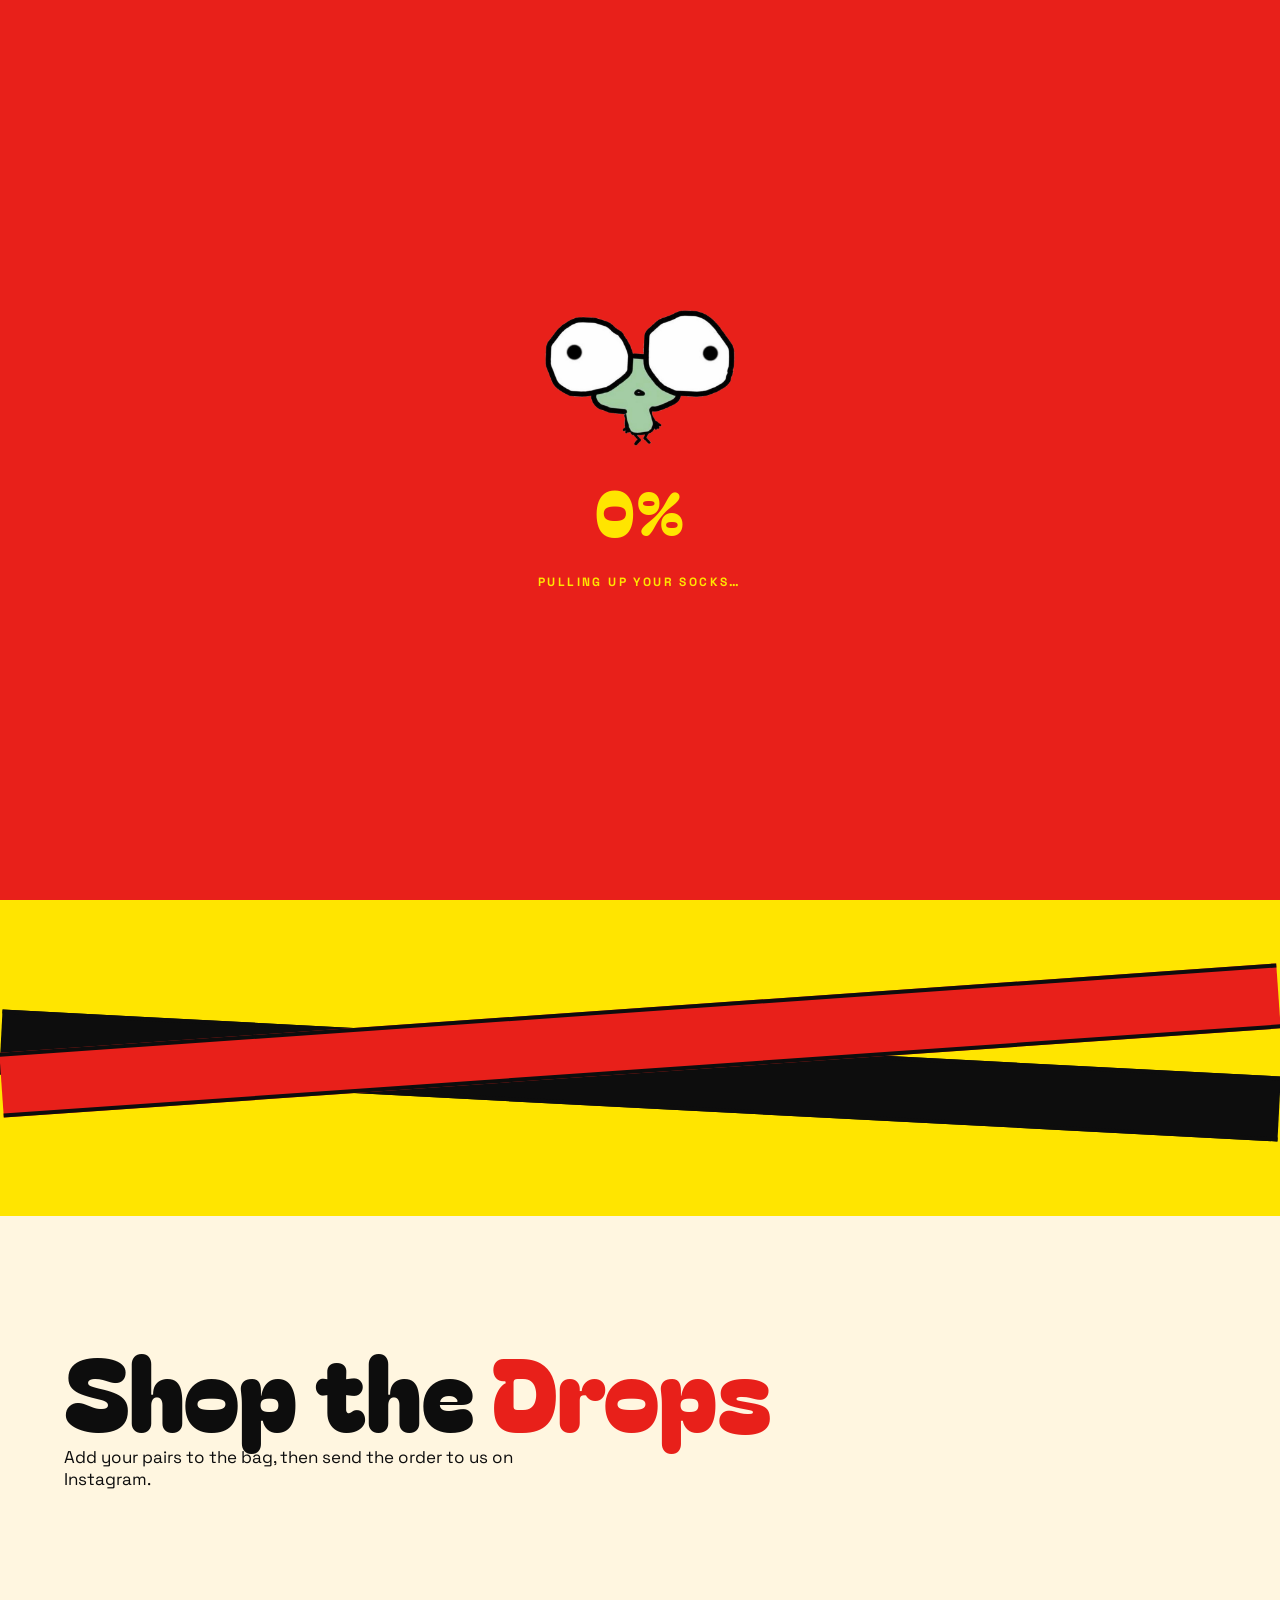
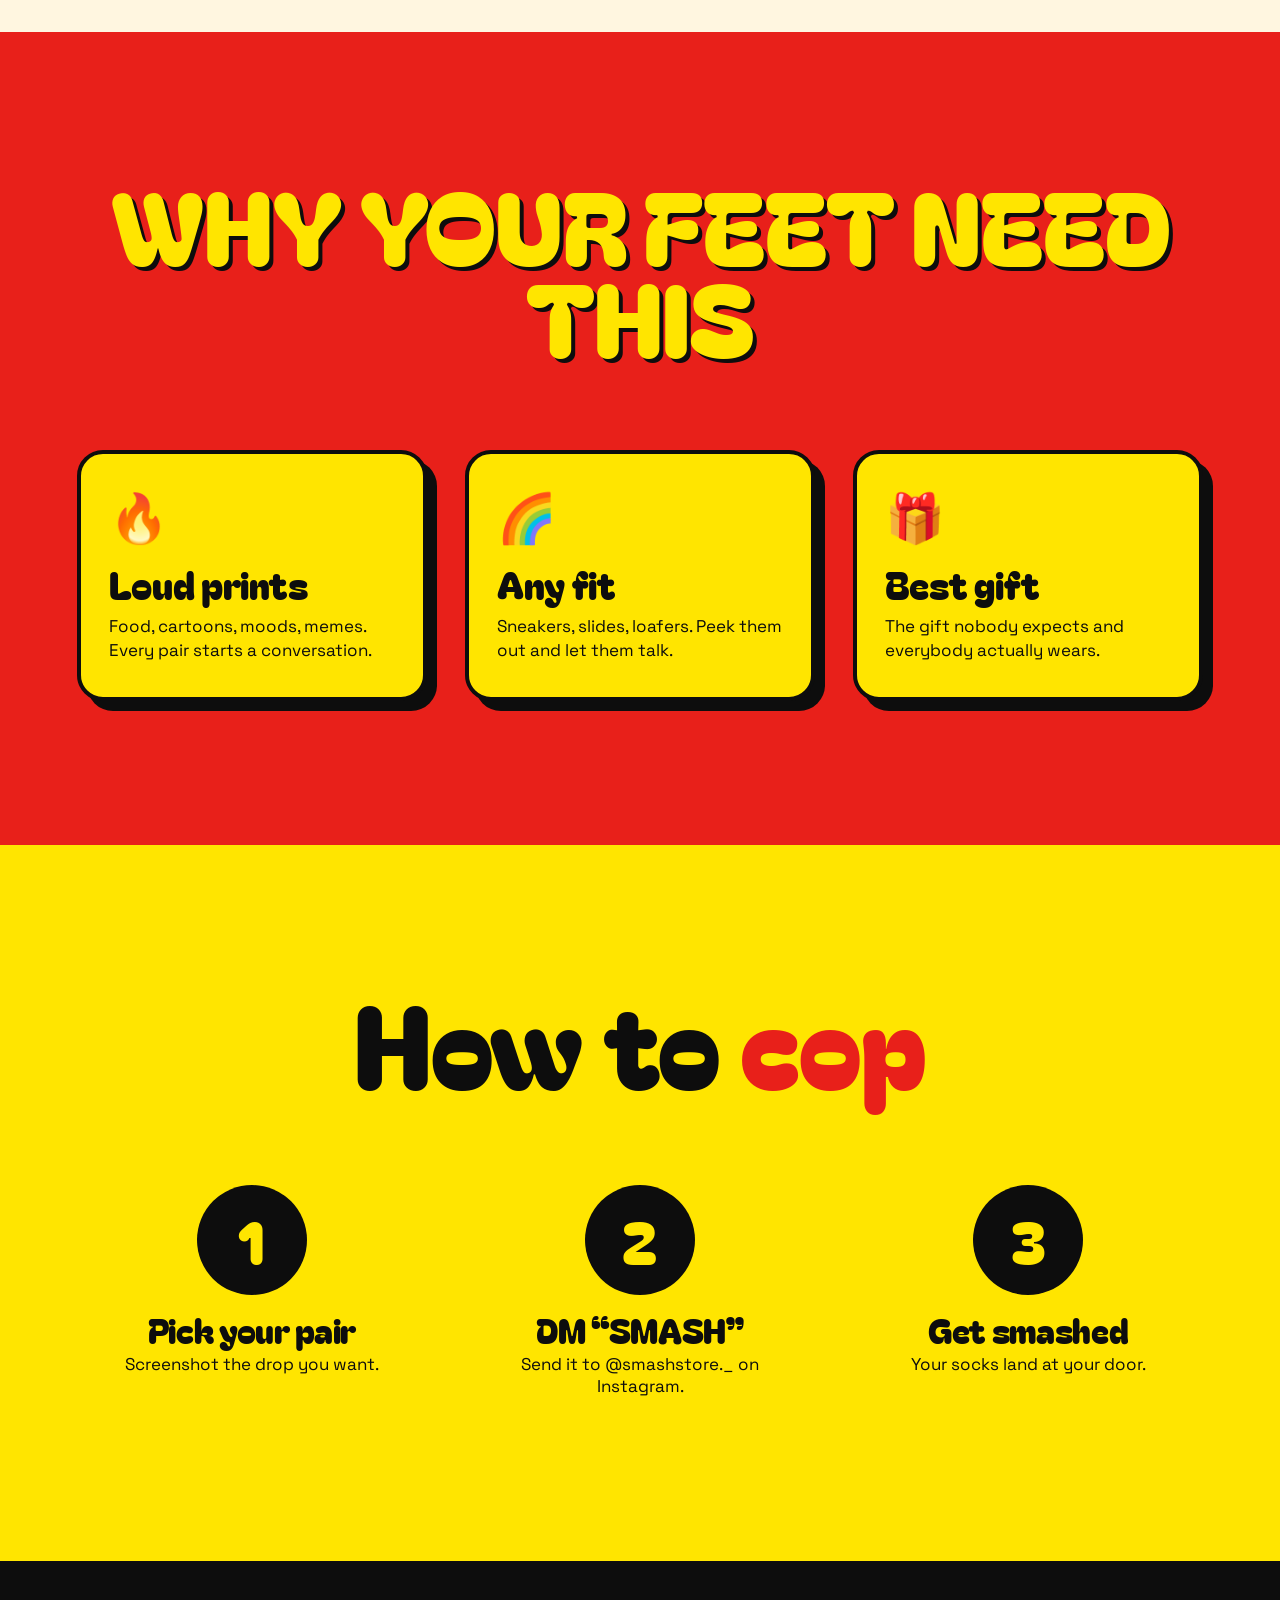
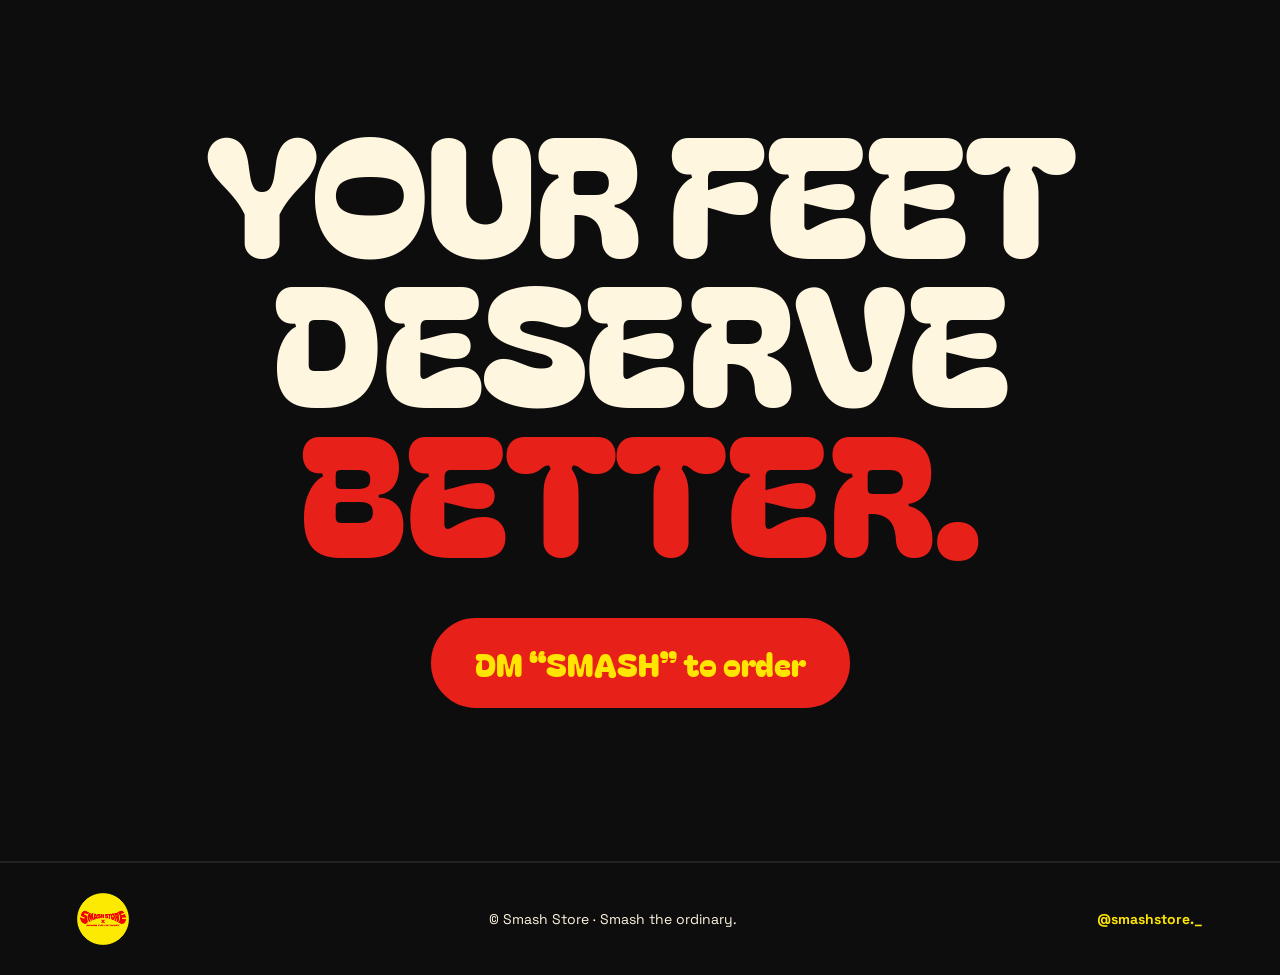
==== index.html @ 69089946 "Use the real Smash Store logo: wordmark as the front-page title, crisp round logo in the top bar, fo" ====
<!DOCTYPE html>
<html lang="en">
<head>
<meta charset="UTF-8">
<meta name="viewport" content="width=device-width, initial-scale=1">
<title>Smash Store — Smash the Ordinary</title>
<meta name="description" content="Bold printed socks. Boring is banned. DM 'SMASH' on Instagram to order.">
<link rel="icon" href="img/logo.png">
<link rel="preconnect" href="https://fonts.googleapis.com">
<link rel="preconnect" href="https://fonts.gstatic.com" crossorigin>
<link href="https://fonts.googleapis.com/css2?family=Bagel+Fat+One&family=Space+Grotesk:wght@400;500;700&display=swap" rel="stylesheet">
<link rel="stylesheet" href="style.css?v=20261126d">
</head>
<body>

<!-- LOADER -->
<div class="loader" id="loader">
  <img src="img/mascot.png" alt="" class="loader-logo">
  <div class="loader-count"><span id="count">0</span>%</div>
  <div class="loader-text">pulling up your socks…</div>
</div>

<div class="cursor" id="cursor" aria-hidden="true"><div class="cursor-sock" id="cursorSock"></div><span class="cursor-tag">SMASH!</span></div>

<!-- NAV -->
<header class="nav">
  <a href="#top" class="nav-logo"><img src="img/logo.png" alt="Smash Store"></a>
  <nav class="nav-links">
    <a href="#build">The Vibe</a>
    <a href="#drops">Drops</a>
    <a href="#order">Order</a>
  </nav>
  <div class="nav-right">
    <a class="btn btn-small" href="https://ig.me/m/smashstore._" target="_blank" rel="noopener">DM “SMASH”</a>
    <button class="burger" id="burger" aria-label="Open menu" aria-expanded="false" aria-controls="mobileMenu"><i></i><i></i></button>
  </div>
</header>

<div class="mobile-menu" id="mobileMenu" aria-hidden="true">
  <a href="#build">The Vibe</a>
  <a href="#drops">Drops</a>
  <a href="#order">Order</a>
  <a href="https://instagram.com/smashstore._" target="_blank" rel="noopener" class="mm-ig">@smashstore._ ↗</a>
</div>

<main id="top">

  <!-- HERO -->
  <section class="hero" id="hero">

    <div class="hero-badge">
      <svg class="ring" viewBox="0 0 200 200" aria-hidden="true">
        <defs><path id="ringPath" d="M100 100 m-82 0 a82 82 0 1 1 164 0 a82 82 0 1 1 -164 0"/></defs>
        <text><textPath href="#ringPath" textLength="512" lengthAdjust="spacing">BORING IS BANNED ✦ LOUD FEET ONLY ✦ </textPath></text>
      </svg>
      <img class="badge-mascot" src="img/mascot.png" alt="">
    </div>
    <h1 class="hero-title"><img class="hero-logo" src="img/wordmark.png" alt="Smash Store. Smash the ordinary." width="1109" height="374"></h1>

    <img class="sticker s1" src="img/pringles.jpg" alt="">
    <img class="sticker s2" src="img/fine.jpg" alt="">
    <img class="sticker s3" src="img/turtles.jpg" alt="">
    <img class="sticker s4" src="img/smiley.jpg" alt="">

    <div class="hero-dark"></div>
    <!-- second half of the same pinned scene: the sock gets built -->
    <div class="stage">
      <div class="build-text">
        <div class="build-count"><span id="stepNum">01</span>/04</div>
        <div class="steps">
          <div class="step active"><h2>Plain sock.</h2><p>Grey. Beige. Same as everyone. You've seen it a million times.</p></div>
          <div class="step"><h2>Add stripes.</h2><p>Okay, now we're talking.</p></div>
          <div class="step"><h2>Add fire.</h2><p>Heat check. Your fit just got louder.</p></div>
          <div class="step"><h2>Add chaos.</h2><p>Smileys everywhere. <b>That's</b> a Smash pair.</p></div>
        </div>
        <div class="build-bar"><i id="buildBar"></i></div>
      </div>
      <div class="build-sock">
        <div class="big-sock" id="bigSock">
          <div class="stamp" id="stamp">BORING<br>IS BANNED</div>
        </div>
      </div>
    </div>
    <div class="scroll-hint"><span>scroll</span><i></i></div>
  </section>

  <!-- MARQUEE -->
  <section class="marquees">
    <div class="marquee m1"><div class="track" data-dir="1"></div></div>
    <div class="marquee m2"><div class="track" data-dir="-1"></div></div>
  </section>

  <!-- SHOP -->
  <section class="shop" id="drops">
    <div class="shop-head">
      <div>
        <h2>Shop the <span>Drops</span></h2>
        <p>Add your pairs to the bag, then send the order to us on Instagram.</p>
      </div>
      <div class="chips" id="chips" aria-label="Filter socks"></div>
    </div>
    <div class="bundle-bar" id="bundleBar">
      <div class="bb-top">
        <div><h3>Create your bundle</h3><p>Choose a size, then tap <b>Pick</b> on the pairs you want.</p></div>
        <div class="bsizes" id="bundleSizes" aria-label="Bundle size"></div>
      </div>
      <div class="bb-row">
        <div class="bthumbs" id="bundleThumbs"></div>
        <div class="bprog"><span id="bundleCount">0/3 picked</span><div class="bbar"><i id="bundleFill"></i></div></div>
        <button class="link-btn" id="bundleClear">Clear</button>
        <button class="btn bundle-add" id="bundleAdd" disabled>Add bundle to bag</button>
      </div>
    </div>
    <div class="shop-grid" id="shopGrid"></div>
  </section>

  <!-- WHY -->
  <section class="why">
    <h2 class="why-title" data-split>WHY YOUR FEET NEED THIS</h2>
    <div class="why-cards">
      <div class="why-card c1"><span class="emoji">🔥</span><h3>Loud prints</h3><p>Food, cartoons, moods, memes. Every pair starts a conversation.</p></div>
      <div class="why-card c2"><span class="emoji">🌈</span><h3>Any fit</h3><p>Sneakers, slides, loafers. Peek them out and let them talk.</p></div>
      <div class="why-card c3"><span class="emoji">🎁</span><h3>Best gift</h3><p>The gift nobody expects and everybody actually wears.</p></div>
    </div>
  </section>

  <!-- HOW TO ORDER -->
  <section class="order" id="order">
    <h2>How to <span>cop</span></h2>
    <div class="order-steps">
      <div class="o-step"><b>1</b><h3>Pick your pair</h3><p>Screenshot the drop you want.</p></div>
      <div class="o-step"><b>2</b><h3>DM “SMASH”</h3><p>Send it to @smashstore._ on Instagram.</p></div>
      <div class="o-step"><b>3</b><h3>Get smashed</h3><p>Your socks land at your door.</p></div>
    </div>
  </section>

  <!-- CTA -->
  <section class="cta">
    <div class="rain" id="rain"></div>
    <h2 class="cta-title"><span>YOUR FEET</span><span>DESERVE</span><span class="red">BETTER.</span></h2>
    <a class="btn btn-big" href="https://ig.me/m/smashstore._" target="_blank" rel="noopener">DM “SMASH” to order</a>
  </section>
</main>

<button class="bag-btn" id="bagBtn" aria-label="Open bag" aria-controls="bag" aria-expanded="false">Bag <b id="bagCount">0</b></button>
<div class="bag-scrim" id="bagScrim"></div>
<aside class="bag" id="bag" aria-label="Your bag" aria-hidden="true">
  <div class="bag-head"><h3>Your bag</h3><button class="bag-x" id="bagClose" aria-label="Close bag">✕</button></div>
  <div class="bag-items" id="bagItems" data-lenis-prevent></div>
  <div class="bag-foot">
    <div class="bag-sum"><span id="bagPairs">0 pairs</span><span id="bagTotal"></span></div>
    <button class="btn bag-order" id="bagOrder" disabled>Order on Instagram</button>
    <p class="bag-note">We copy your order for you. Paste it in the DM to @smashstore._ and we'll confirm.</p>
  </div>
</aside>
<div class="toast" id="toast" role="status" aria-live="polite"></div>

<footer class="footer">
  <img src="img/logo.png" alt="">
  <p>© <span id="yr"></span> Smash Store · Smash the ordinary.</p>
  <a href="https://instagram.com/smashstore._" target="_blank" rel="noopener">@smashstore._</a>
</footer>

<script src="https://cdn.jsdelivr.net/npm/gsap@3.12.5/dist/gsap.min.js"></script>
<script src="https://cdn.jsdelivr.net/npm/gsap@3.12.5/dist/ScrollTrigger.min.js"></script>
<script src="https://unpkg.com/lenis@1.1.13/dist/lenis.min.js"></script>
<script src="main.js?v=20261126d"></script>
</body>
</html>
---- style.css ----
:root{
  --yellow:#FFE500;
  --red:#E8201A;
  --ink:#0d0d0d;
  --cream:#FFF6E0;
  --head:'Bagel Fat One', system-ui, sans-serif;
  --body:'Space Grotesk', system-ui, sans-serif;
}
*{box-sizing:border-box;margin:0;padding:0}
html.lenis{height:auto}
.lenis.lenis-smooth{scroll-behavior:auto!important}
body{font-family:var(--body);background:var(--yellow);color:var(--ink);overflow-x:hidden;-webkit-font-smoothing:antialiased}
body.loading{overflow:hidden}
img{display:block;max-width:100%}
a{color:inherit;text-decoration:none}
h1,h2,h3{font-family:var(--head);font-weight:400;line-height:.9;letter-spacing:-.01em}

/* LOADER */
.loader{position:fixed;inset:0;z-index:100;background:var(--red);display:grid;place-items:center;align-content:center;gap:18px;color:var(--yellow)}
.loader-logo{width:190px;animation:bob 1s ease-in-out infinite}
.loader-count{font-family:var(--head);font-size:64px}
.loader-text{font-weight:700;letter-spacing:.2em;text-transform:uppercase;font-size:12px}
@keyframes bob{50%{transform:translateY(-14px) rotate(-6deg)}}

/* CURSOR */
/* the sock hangs from the pointer by its cuff; the pointer tip is the cuff's top-left corner */
.cursor{position:fixed;top:0;left:0;pointer-events:none;z-index:200;opacity:0;transition:opacity .2s}
.cursor.on{opacity:1}
.cursor-sock{position:absolute;left:-9px;top:-2px;width:34px;transform-origin:15px 2px;transition:scale .25s cubic-bezier(.3,1.6,.5,1)}
.cursor-sock svg{width:100%;height:auto;display:block;overflow:visible;filter:drop-shadow(2px 3px 0 rgba(13,13,13,.35))}
.cursor-tag{position:absolute;left:30px;top:30px;font-family:var(--head);font-size:13px;color:var(--yellow);background:var(--red);border:2px solid var(--ink);
  padding:3px 9px;border-radius:99px;white-space:nowrap;scale:0;transform-origin:0 0;transition:scale .25s cubic-bezier(.3,1.6,.5,1)}
.cursor.big .cursor-sock{scale:1.45}
.cursor.big .cursor-tag{scale:1}
.cursor.down .cursor-sock{scale:.8 1.1}
html.sock-cursor, html.sock-cursor *{cursor:none!important}
@media (hover:none){.cursor{display:none}}

/* NAV */
.nav{position:fixed;top:0;left:0;right:0;z-index:50;display:flex;align-items:center;justify-content:space-between;padding:14px 4vw;pointer-events:none}
.nav>*{pointer-events:auto}
.nav-logo img{width:64px;transition:transform .4s}
.nav-logo:hover img{transform:rotate(-14deg) scale(1.08)}
.nav-links{display:flex;gap:6px;background:var(--ink);padding:6px;border-radius:99px}
.nav-links a{color:var(--cream);font-weight:700;font-size:14px;padding:8px 16px;border-radius:99px;transition:background .2s,color .2s}
.nav-links a:hover{background:var(--yellow);color:var(--ink)}
@media(max-width:700px){.nav-links{display:none}}

.btn{display:inline-block;font-family:var(--head);background:var(--red);color:var(--yellow);border:3px solid var(--ink);border-radius:99px;box-shadow:5px 5px 0 var(--ink);transition:transform .15s,box-shadow .15s}
.btn:hover{transform:translate(-3px,-3px);box-shadow:8px 8px 0 var(--ink)}
.btn:active{transform:translate(4px,4px);box-shadow:1px 1px 0 var(--ink)}
.btn-small{padding:10px 20px;font-size:16px}
.btn-big{padding:22px 44px;font-size:clamp(20px,3vw,32px);position:relative;z-index:3}

/* HERO */
/* badge, title and tagline sit in one centred column, sized by width AND height so they never collide */
.hero{position:relative;height:100vh;height:100svh;min-height:560px;overflow:hidden;display:flex;flex-direction:column;align-items:center;justify-content:center;gap:clamp(10px,2.4vh,26px);padding:clamp(100px,14vh,140px) 4vw clamp(60px,9vh,90px);background:var(--yellow)}
.hero-dark{position:absolute;inset:0;background:var(--ink);transform:translateY(100%);will-change:transform;z-index:5;pointer-events:none}

.hero-badge{position:relative;z-index:4;flex-shrink:0;width:clamp(96px,min(13vw,19vh),190px);aspect-ratio:1;display:grid;place-items:center}
.hero-badge img{width:62%;animation:wobble 4s ease-in-out infinite}
.hero-badge .ring{position:absolute;inset:0;width:100%;height:100%;animation:spin 14s linear infinite}
.hero-badge text{font-family:var(--head);font-size:15px;letter-spacing:1.5px;fill:var(--ink)}
@keyframes spin{to{transform:rotate(360deg)}}
@keyframes wobble{0%,100%{transform:rotate(-6deg)}50%{transform:rotate(6deg) scale(1.04)}}
.hero-title{position:relative;z-index:4;text-align:center;color:var(--red);
  text-shadow:4px 4px 0 var(--ink)}
/* the real logo is the title; sized by width and height so it never crowds the badge */
.hero-logo{display:block;width:min(84vw,118vh,1000px);height:auto;will-change:transform;filter:drop-shadow(5px 5px 0 rgba(13,13,13,.9))}
.sticker{position:absolute;will-change:transform;width:clamp(110px,13vw,190px);border:4px solid var(--ink);border-radius:18px;box-shadow:8px 8px 0 var(--ink);z-index:1}
.s1{left:5vw;top:38vh;rotate:-10deg}
.s2{right:5vw;top:34vh;rotate:9deg}
.s3{left:3vw;bottom:-8vh;rotate:7deg}
.s4{right:3vw;bottom:-10vh;rotate:-8deg}
@media(max-width:700px){.s3,.s4{display:none}.s1{top:auto;bottom:4vh}.s2{top:auto;bottom:6vh}}
.scroll-hint{position:absolute;bottom:3vh;left:50%;translate:-50% 0;z-index:4;display:flex;flex-direction:column;align-items:center;gap:6px;font-size:11px;font-weight:700;letter-spacing:.25em;text-transform:uppercase}
.scroll-hint i{width:2px;height:34px;background:var(--ink);transform-origin:top;animation:drip 1.4s ease-in-out infinite}
@keyframes drip{0%{transform:scaleY(0)}50%{transform:scaleY(1);transform-origin:top}51%{transform-origin:bottom}100%{transform:scaleY(0);transform-origin:bottom}}

/* BUILD */
.stage{position:absolute;inset:0;z-index:6;display:grid;grid-template-columns:1fr 1fr;align-items:center;gap:4vw;padding:0 7vw;color:var(--cream);pointer-events:none}
.build-text{opacity:0}
.build-count{font-family:var(--head);color:var(--yellow);font-size:22px;margin-bottom:24px}
.build-count span{font-size:64px}
.steps{position:relative;height:clamp(200px,26vh,260px)}
.step{position:absolute;inset:0;opacity:0;transform:translateY(40px);transition:opacity .45s,transform .45s}
.step.active{opacity:1;transform:none}
.step h2{font-size:clamp(48px,7vw,104px);color:var(--yellow)}
.step p{margin-top:18px;font-size:clamp(16px,1.5vw,21px);max-width:28ch;opacity:.85}
.build-bar{height:6px;background:#333;border-radius:9px;overflow:hidden;max-width:360px}
.build-bar i{display:block;height:100%;width:100%;background:var(--red);transform-origin:left;transform:scaleX(0)}
.build-sock{position:relative;display:grid;place-items:center;height:100%}
/* the big sock is 5 stacked, pre-drawn layers; only transforms move, so the browser never redraws the drawing */
.big-sock{position:relative;width:min(30vw,52vh,400px);aspect-ratio:300/470;transform:translateY(-130vh);will-change:transform}
.big-sock .sl{position:absolute;inset:0}
.big-sock svg{width:100%;height:100%;display:block;overflow:visible}
.big-sock .shadow{transform:translate(12px,12px)}
.big-sock .knit{overflow:hidden;transform:translateY(-101%);will-change:transform}
.big-sock .knit-in{position:absolute;inset:0;transform:translateY(101%);will-change:transform}
.stamp{position:absolute;top:30%;left:50%;font-family:var(--head);font-size:clamp(28px,4vw,56px);line-height:.95;text-align:center;color:var(--yellow);
  background:var(--red);padding:14px 26px;border:4px solid var(--yellow);border-radius:14px;transform:translate(-50%,-50%) rotate(-12deg) scale(0);opacity:0;white-space:nowrap}
@media(max-width:800px){
  .stage{grid-template-columns:1fr;grid-template-rows:auto 1fr;align-items:start;padding:90px 7vw 30px;gap:0}
  .build-sock{align-self:center}
  .big-sock{width:min(50vw,30vh,260px)}
  .steps{height:150px}
  .build-count{margin-bottom:6px}.build-count span{font-size:40px}
}

/* MARQUEE */
.marquees{background:var(--yellow);padding:12vh 0;overflow:hidden;position:relative}
.marquee{white-space:nowrap;padding:18px 0;border-block:4px solid var(--ink)}
.m1{background:var(--red);color:var(--yellow);rotate:-4deg;position:relative;z-index:2}
.m2{background:var(--ink);color:var(--yellow);rotate:3deg;margin-top:-30px}
.track{display:inline-flex;font-family:var(--head);font-size:clamp(40px,6vw,84px);will-change:transform}
.track span{padding-right:.5em}

/* DROPS */

/* SHOP (plain grid, no scroll effects) */
.shop{background:var(--cream);padding:clamp(100px,14vh,140px) 5vw 12vh}
.shop-head{display:flex;flex-wrap:wrap;align-items:end;justify-content:space-between;gap:20px 40px;margin-bottom:34px}
.shop-head h2{font-size:clamp(54px,8vw,120px)}
.shop-head h2 span{color:var(--red)}
.shop-head p{margin-top:12px;font-size:17px;max-width:42ch}
.chips{display:flex;flex-wrap:wrap;gap:8px}
.chip{font:700 14px var(--body);padding:9px 16px;border-radius:99px;border:2px solid var(--ink);background:#fff;color:var(--ink);transition:background .15s,color .15s}
.chip:hover{background:var(--yellow)}
.chip[aria-pressed="true"]{background:var(--ink);color:var(--yellow)}
.shop-grid{display:grid;grid-template-columns:repeat(auto-fill,minmax(230px,1fr));gap:26px}
.prod{background:#fff;border:3px solid var(--ink);border-radius:20px;padding:10px;box-shadow:6px 6px 0 var(--ink);display:flex;flex-direction:column;transition:transform .15s,box-shadow .15s}
.prod:hover{transform:translate(-2px,-2px);box-shadow:9px 9px 0 var(--ink)}
.prod[hidden]{display:none}
.prod .ph{position:relative;border-radius:12px;overflow:hidden;aspect-ratio:4/5;background:#eee}
.prod .ph img{width:100%;height:100%;object-fit:cover}
.prod .tag{position:absolute;top:10px;left:10px;font-size:11px;font-weight:700;letter-spacing:.1em;text-transform:uppercase;background:var(--yellow);border:2px solid var(--ink);padding:3px 9px;border-radius:99px}
.prod .info{padding:12px 4px 10px;flex:1}
.prod h3{font-size:22px;line-height:1}
.prod .price{margin-top:6px;font-weight:700;font-size:17px}
.prod .price.ask{font-weight:500;font-size:14px;opacity:.7}
.add{font-family:var(--head);font-size:17px;width:100%;padding:12px;border:0;border-radius:12px;background:var(--ink);color:var(--yellow);transition:background .15s}
.add:hover{background:var(--red)}
.add.added{background:var(--red);color:var(--yellow)}
@media(max-width:700px){
  .shop{padding:90px 4vw 10vh}
  .shop-head{margin-bottom:22px}
  .chips{flex-wrap:nowrap;overflow-x:auto;margin:0 -4vw;padding:2px 4vw 6px;scrollbar-width:none}
  .chips::-webkit-scrollbar{display:none}
  .chip{white-space:nowrap}
  .shop-grid{grid-template-columns:1fr 1fr;gap:14px}
  .prod{padding:7px;border-radius:16px;box-shadow:4px 4px 0 var(--ink)}
  .prod h3{font-size:17px}
  .prod .price{font-size:15px}
  .prod .tag{font-size:9px;top:7px;left:7px;padding:2px 7px}
  .add{font-size:14px;padding:10px 6px}
}

/* length badge, empty state */
.prod .len{position:absolute;top:10px;right:10px;font-size:11px;font-weight:700;letter-spacing:.1em;text-transform:uppercase;background:var(--ink);color:var(--yellow);padding:4px 9px;border-radius:99px}
.prod .add:disabled{opacity:.35;pointer-events:none}
.shop-empty{grid-column:1/-1;text-align:center;padding:60px 20px;font-size:18px;border:3px dashed var(--ink);border-radius:20px}
.shop-empty b{display:block;font-family:var(--head);font-weight:400;font-size:30px;margin-bottom:8px}
.link-btn{background:none;border:0;padding:0;font:inherit;font-weight:700;text-decoration:underline;color:var(--red)}
.chip-bundle{border-color:var(--red);color:var(--red)}
.chip-bundle[aria-pressed="true"]{background:var(--red);color:var(--yellow);border-color:var(--ink)}

/* bundle builder (only in Create Your Bundle) */
.bundle-bar{display:none;position:sticky;top:84px;z-index:3;background:var(--yellow);border:3px solid var(--ink);border-radius:20px;box-shadow:6px 6px 0 var(--ink);padding:16px 18px;margin-bottom:26px}
.bundling .bundle-bar{display:block}
.bb-top{display:flex;flex-wrap:wrap;justify-content:space-between;align-items:center;gap:10px 20px}
.bb-top h3{font-size:30px}
.bb-top p{font-size:15px;margin-top:4px}
.bsizes{display:flex;gap:8px}
.bsize{font:700 15px var(--body);padding:9px 16px;border-radius:99px;border:2px solid var(--ink);background:#fff;color:var(--ink)}
.bsize[aria-pressed="true"]{background:var(--ink);color:var(--yellow)}
.bb-row{display:flex;align-items:center;gap:14px;margin-top:14px;flex-wrap:wrap}
.bthumbs{display:flex;gap:6px}
.bthumbs img,.bthumbs span{width:40px;height:50px;border-radius:8px;border:2px solid var(--ink);object-fit:cover;background:rgba(255,255,255,.6)}
.bthumbs span{border-style:dashed}
.bprog{flex:1;min-width:120px;font-weight:700;font-size:14px}
.bbar{height:8px;background:rgba(13,13,13,.15);border-radius:9px;overflow:hidden;margin-top:6px}
.bbar i{display:block;height:100%;background:var(--red);transform-origin:left;transform:scaleX(0);transition:transform .3s}
.bundle-add{padding:12px 20px;font-size:17px}
.bundle-add:disabled{opacity:.4;pointer-events:none}
.bb-row .link-btn{color:var(--ink)}
@media(max-width:700px){
  .bundle-bar{top:72px;padding:12px;border-radius:16px;box-shadow:4px 4px 0 var(--ink)}
  .bb-top h3{font-size:22px}
  .bb-top p{display:none}
  .bsize{padding:7px 12px;font-size:13px}
  .bb-row{gap:10px;margin-top:10px}
  .bthumbs img,.bthumbs span{width:26px;height:33px;border-radius:6px}
  .bprog{min-width:0;font-size:12px}
  .bundle-add{width:100%;padding:11px;font-size:15px}
  .prod .len{font-size:9px;top:7px;right:7px;padding:2px 7px}
}

/* BAG */
.bag-btn{position:fixed;right:20px;bottom:20px;z-index:44;display:flex;align-items:center;gap:8px;font:400 17px var(--head);background:var(--ink);color:var(--yellow);
  border:3px solid var(--yellow);border-radius:99px;padding:12px 18px;box-shadow:4px 4px 0 var(--red)}
.bag-btn b{display:grid;place-items:center;min-width:26px;height:26px;padding:0 6px;border-radius:99px;background:var(--red);color:var(--yellow);font-weight:400}
.bag-btn.bump{animation:bump .4s}
@keyframes bump{40%{transform:scale(1.18) rotate(-4deg)}}
.bag-scrim{position:fixed;inset:0;z-index:70;background:rgba(13,13,13,.5);opacity:0;pointer-events:none;transition:opacity .3s}
.bag{position:fixed;top:0;right:0;bottom:0;z-index:71;width:min(420px,100vw);background:var(--cream);border-left:4px solid var(--ink);display:flex;flex-direction:column;
  transform:translateX(105%);transition:transform .4s cubic-bezier(.7,0,.2,1)}
.bag-open .bag{transform:none}
.bag-open .bag-scrim{opacity:1;pointer-events:auto}
.bag-head{display:flex;justify-content:space-between;align-items:center;padding:20px 22px;border-bottom:3px solid var(--ink);background:var(--yellow)}
.bag-head h3{font-size:34px}
.bag-x{width:42px;height:42px;border-radius:50%;border:0;background:var(--ink);color:var(--yellow);font-size:18px}
.bag-items{flex:1;overflow-y:auto;padding:16px 22px;display:flex;flex-direction:column;gap:14px;overscroll-behavior:contain}
.bag-empty{text-align:center;margin:auto;opacity:.75;font-size:16px}
.bag-empty b{display:block;font-family:var(--head);font-weight:400;font-size:28px;margin-bottom:6px}
.empty-mascot{display:block;width:130px;margin:0 auto 14px;animation:bob 1.6s ease-in-out infinite}
.bag-line{display:grid;grid-template-columns:64px 1fr auto;gap:12px;align-items:center;background:#fff;border:2px solid var(--ink);border-radius:14px;padding:8px}
.bag-line img{width:64px;height:80px;object-fit:cover;border-radius:8px}
.bag-line h4{font-family:var(--head);font-weight:400;font-size:18px;line-height:1}
.bag-line .lp{font-size:14px;margin-top:4px}
.bag-line .rm{background:none;border:0;font:700 12px var(--body);text-decoration:underline;margin-top:6px;padding:0;color:var(--ink);opacity:.7}
.qty{display:flex;align-items:center;border:2px solid var(--ink);border-radius:99px;overflow:hidden}
.qty button{width:32px;height:32px;border:0;background:#fff;font:700 18px var(--body);color:var(--ink)}
.qty span{min-width:24px;text-align:center;font-weight:700}
.bag-foot{padding:18px 22px 22px;border-top:3px solid var(--ink);background:#fff}
.bag-sum{display:flex;justify-content:space-between;font-weight:700;font-size:17px;margin-bottom:14px}
.bag-order{width:100%;padding:16px;font-size:20px}
.bag-order:disabled{opacity:.4;pointer-events:none}
.bag-note{font-size:13px;margin-top:10px;text-align:center;opacity:.75}
.toast{position:fixed;left:50%;top:24px;z-index:80;translate:-50% -20px;background:var(--ink);color:var(--yellow);font-weight:700;padding:12px 20px;border-radius:99px;
  opacity:0;pointer-events:none;transition:opacity .25s,translate .25s;max-width:90vw;text-align:center}
.toast.show{opacity:1;translate:-50% 0}
.bag-open{overflow:hidden}
@media(max-width:700px){.bag-btn{right:14px;bottom:14px;padding:10px 15px;font-size:15px}}

/* WHY */
.why{background:var(--red);color:var(--yellow);padding:16vh 6vw}
.why-title{font-size:clamp(46px,8vw,128px);text-align:center;text-shadow:4px 4px 0 var(--ink)}
.why-title .ch{display:inline-block}
.why-cards{display:grid;grid-template-columns:repeat(3,1fr);gap:3vw;margin-top:10vh;perspective:1000px}
.why-card{background:var(--yellow);color:var(--ink);border:4px solid var(--ink);border-radius:26px;padding:34px 28px;box-shadow:10px 10px 0 var(--ink)}
.why-card .emoji{font-size:48px;display:block;margin-bottom:18px}
.why-card h3{font-size:38px;margin-bottom:12px}
.why-card p{font-size:17px;line-height:1.45}
@media(max-width:800px){.why-cards{grid-template-columns:1fr}}

/* ORDER */
.order{background:var(--yellow);padding:16vh 6vw}
.order h2{font-size:clamp(56px,9vw,140px);text-align:center}
.order h2 span{color:var(--red)}
.order-steps{display:grid;grid-template-columns:repeat(3,1fr);gap:3vw;margin-top:8vh;position:relative}
.o-step{text-align:center;padding:20px}
.o-step b{display:grid;place-items:center;width:110px;height:110px;margin:0 auto 20px;border-radius:50%;background:var(--ink);color:var(--yellow);font-family:var(--head);font-size:58px;font-weight:400}
.o-step h3{font-size:34px;margin-bottom:8px}
.o-step p{font-size:17px}
@media(max-width:800px){.order-steps{grid-template-columns:1fr}}

/* CTA */
.cta{position:relative;min-height:100vh;min-height:100svh;background:var(--ink);color:var(--cream);display:grid;place-items:center;align-content:center;gap:6vh;overflow:hidden;padding:12vh 5vw;text-align:center}
.cta-title{position:relative;z-index:3;font-size:clamp(64px,13vw,210px)}
.cta-title span{display:block}
.cta-title .red{color:var(--red)}
.rain{position:absolute;inset:0;z-index:1;pointer-events:none}
.rain img{position:absolute;will-change:transform;width:clamp(80px,10vw,150px);border:3px solid var(--cream);border-radius:14px;opacity:.45}

.footer{background:var(--ink);color:var(--cream);display:flex;align-items:center;justify-content:space-between;gap:20px;padding:30px 6vw;border-top:2px solid #222;font-size:14px}
.footer img{width:52px}
.footer a{font-weight:700;color:var(--yellow)}
@media(max-width:600px){.footer{flex-direction:column;text-align:center}}

@media (prefers-reduced-motion:reduce){
  .hero-badge img,.hero-badge .ring,.loader-logo,.scroll-hint i,.empty-mascot{animation:none}
}
@media(max-width:700px){
  .hero{padding:110px 4vw 165px}
  .hero-badge{width:118px}
  .sticker{width:88px}
  .s1{bottom:7vh;left:5vw}.s2{bottom:9vh;right:5vw}
}

/* words never break mid-word */
.word{display:inline-block;white-space:nowrap}

/* MOBILE MENU */
.nav-right{display:flex;align-items:center;gap:10px}
.burger{display:none;width:46px;height:46px;border-radius:50%;background:var(--ink);border:0;position:relative;z-index:61;flex-shrink:0}
.burger i{position:absolute;left:13px;right:13px;height:3px;border-radius:3px;background:var(--yellow);transition:transform .35s,top .35s}
.burger i:first-child{top:17px}.burger i:last-child{top:26px}
.menu-open .burger i:first-child{top:21.5px;transform:rotate(45deg)}
.menu-open .burger i:last-child{top:21.5px;transform:rotate(-45deg)}
.mobile-menu{position:fixed;inset:0;z-index:45;background:var(--red);display:flex;flex-direction:column;justify-content:center;gap:2vh;padding:0 8vw;
  clip-path:circle(0% at calc(100% - 40px) 37px);transition:clip-path .6s cubic-bezier(.7,0,.2,1);pointer-events:none}
.menu-open .mobile-menu{clip-path:circle(150% at calc(100% - 40px) 37px);pointer-events:auto}
.mobile-menu a{font-family:var(--head);font-size:clamp(52px,16vw,90px);color:var(--yellow);line-height:1;text-shadow:4px 4px 0 var(--ink);
  opacity:0;transform:translateY(30px);transition:opacity .4s,transform .4s}
.mobile-menu a.mm-ig{font-family:var(--body);font-weight:700;font-size:18px;text-shadow:none;margin-top:3vh;color:var(--cream)}
.menu-open .mobile-menu a{opacity:1;transform:none}
.menu-open .mobile-menu a:nth-child(1){transition-delay:.2s}
.menu-open .mobile-menu a:nth-child(2){transition-delay:.27s}
.menu-open .mobile-menu a:nth-child(3){transition-delay:.34s}
.menu-open .mobile-menu a:nth-child(4){transition-delay:.41s}
.menu-open{overflow:hidden}

@media(max-width:700px){
  .burger{display:block}
  .nav{padding:12px 4vw}
  .nav-logo img{width:52px}
  .btn-small{padding:9px 14px;font-size:14px;box-shadow:3px 3px 0 var(--ink)}
  .hero-logo{width:min(94vw,60vh);filter:drop-shadow(2px 2px 0 rgba(13,13,13,.9))}
  .marquees{padding:8vh 0}
  .why,.order{padding:12vh 6vw}
  .why-cards{margin-top:6vh;gap:22px}
  .why-card{padding:26px 22px}
  .why-card h3{font-size:32px}
  .o-step b{width:86px;height:86px;font-size:44px}
  .order-steps{margin-top:5vh;gap:10px}
  .cta{gap:5vh}
  .btn-big{padding:18px 28px}
  .rain img{width:70px}
}
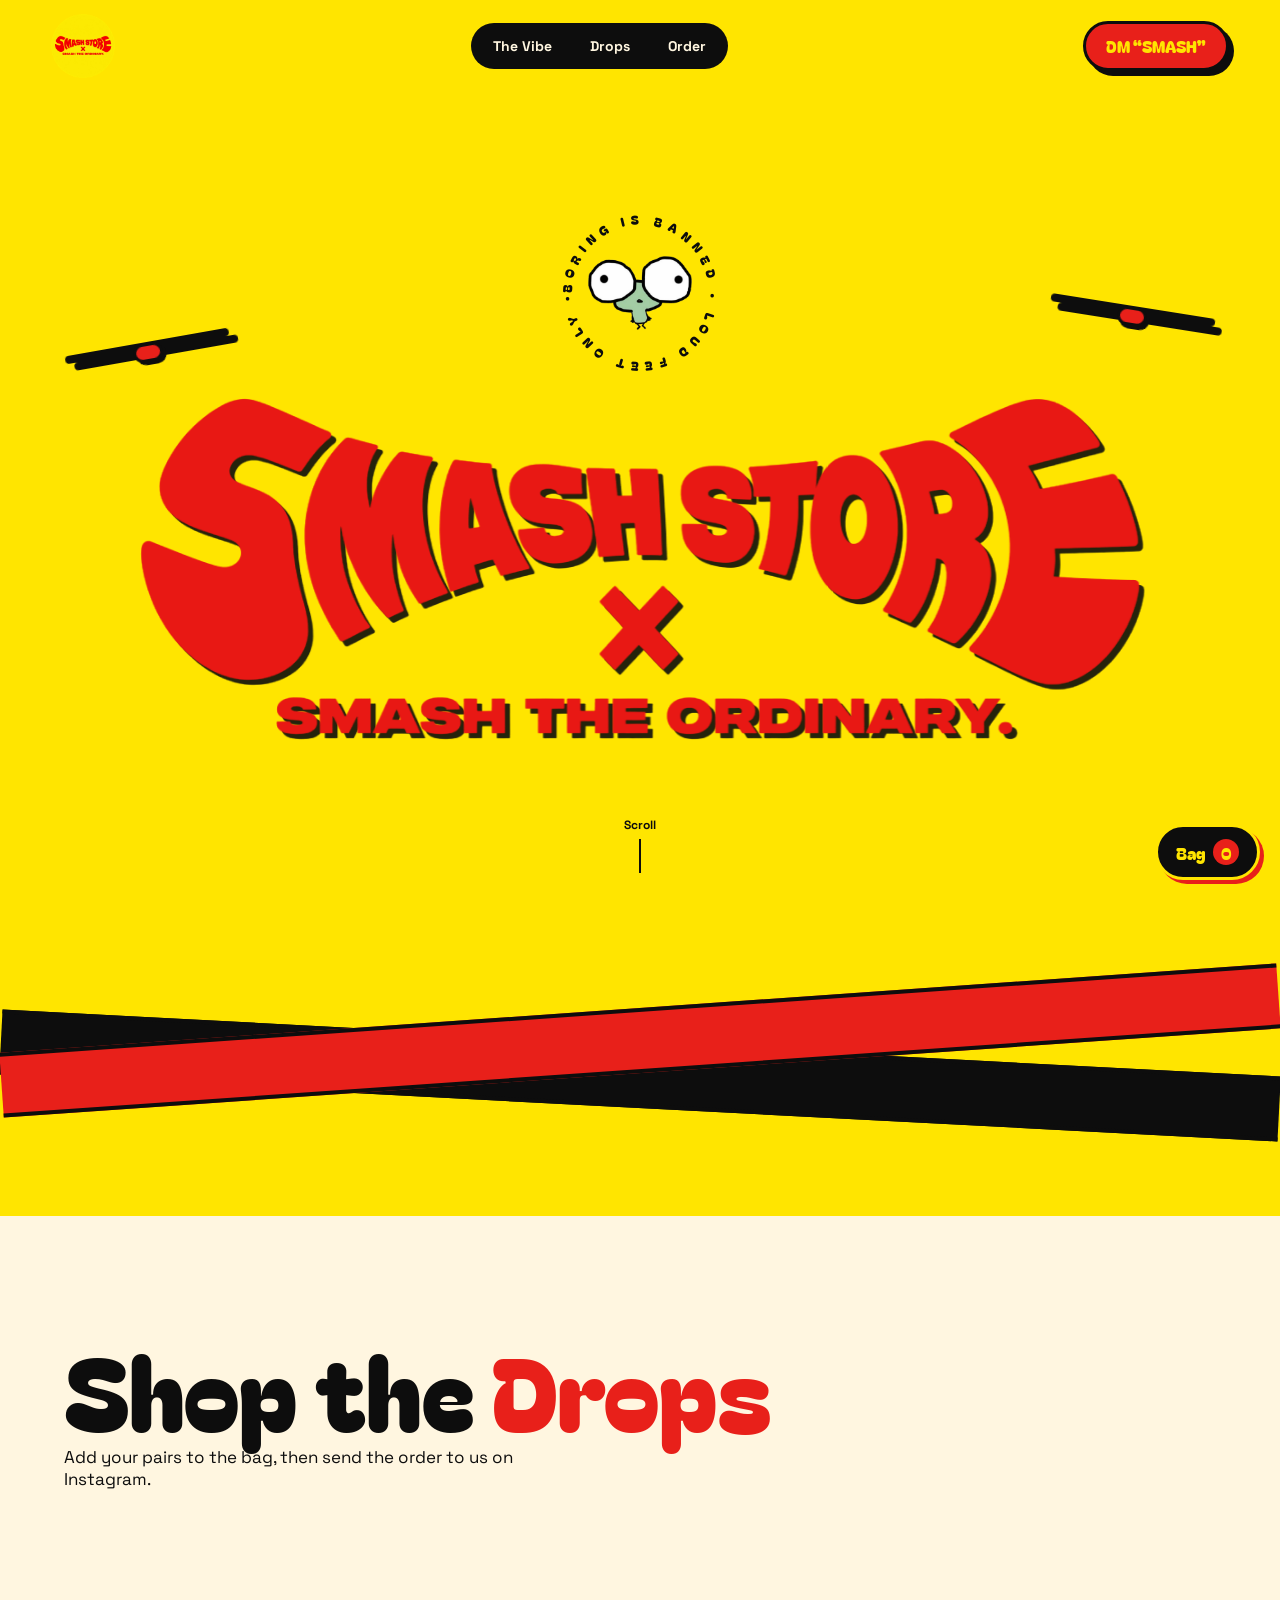
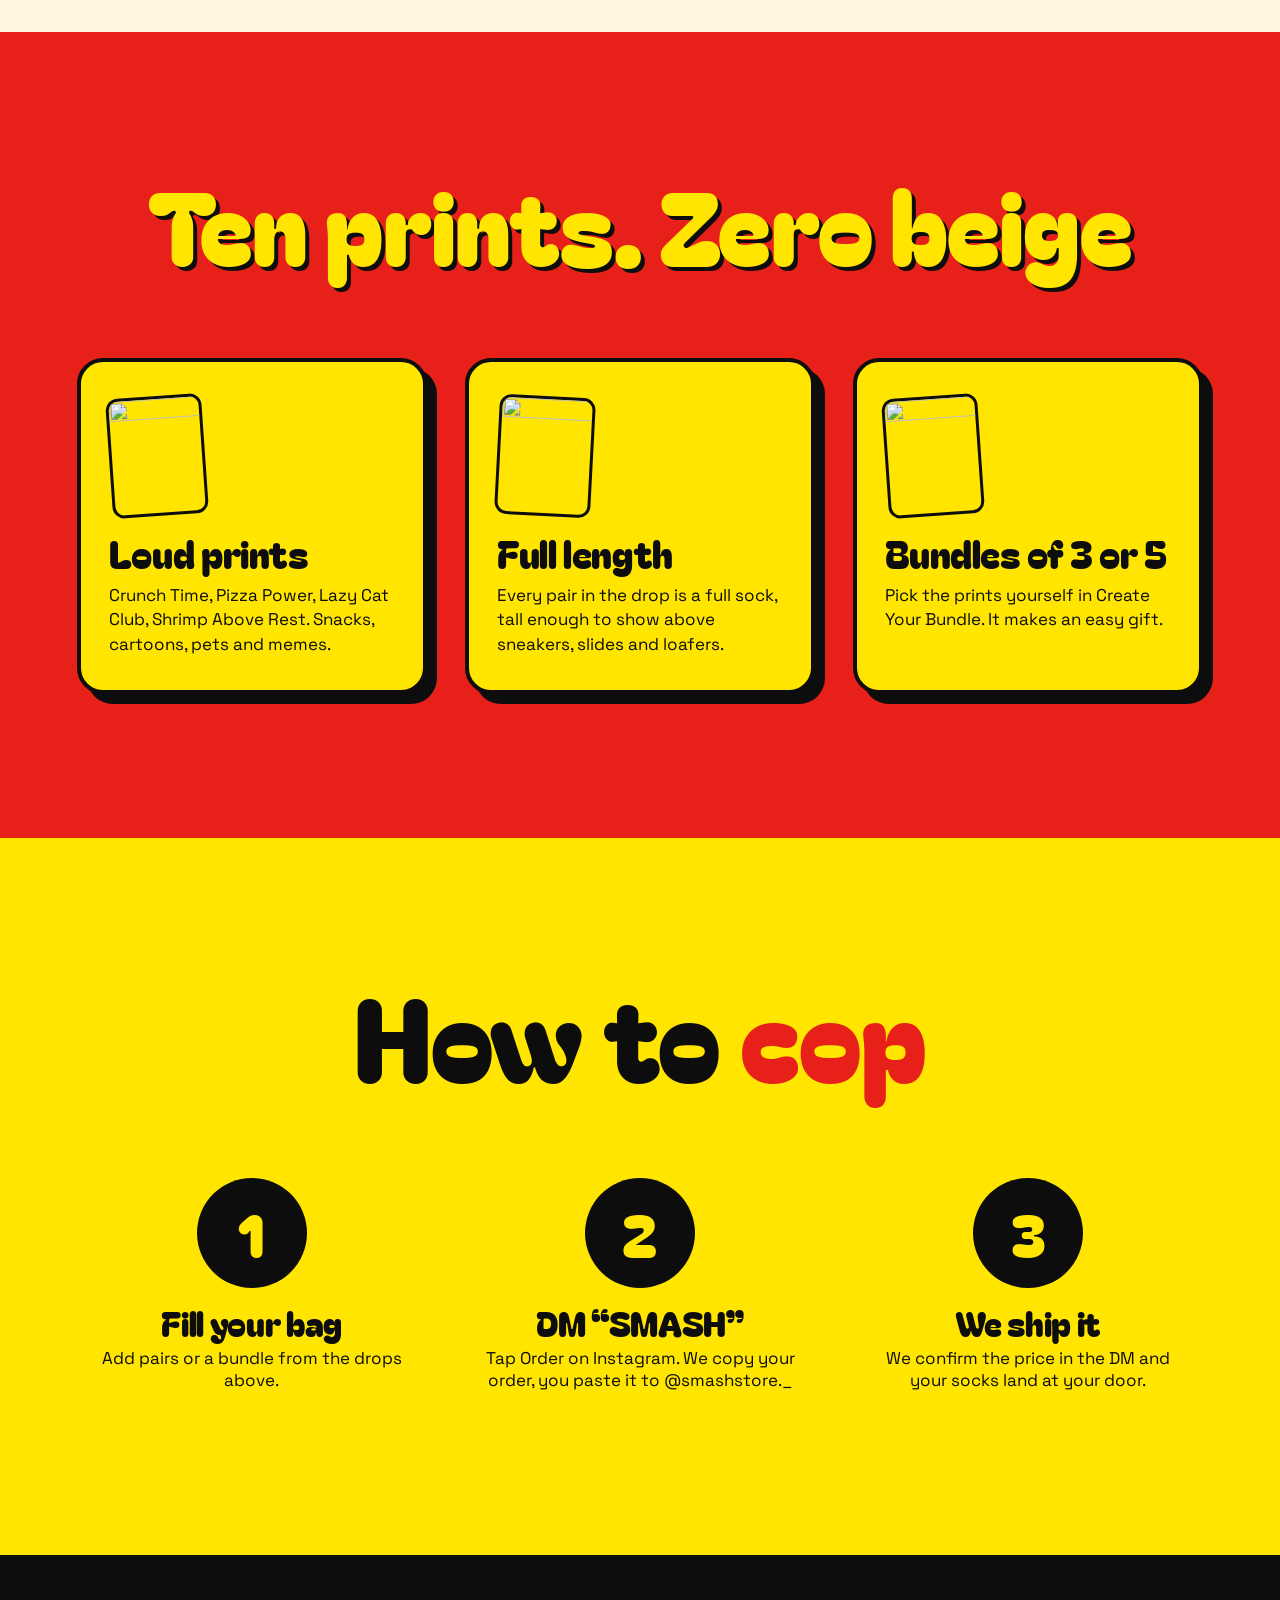
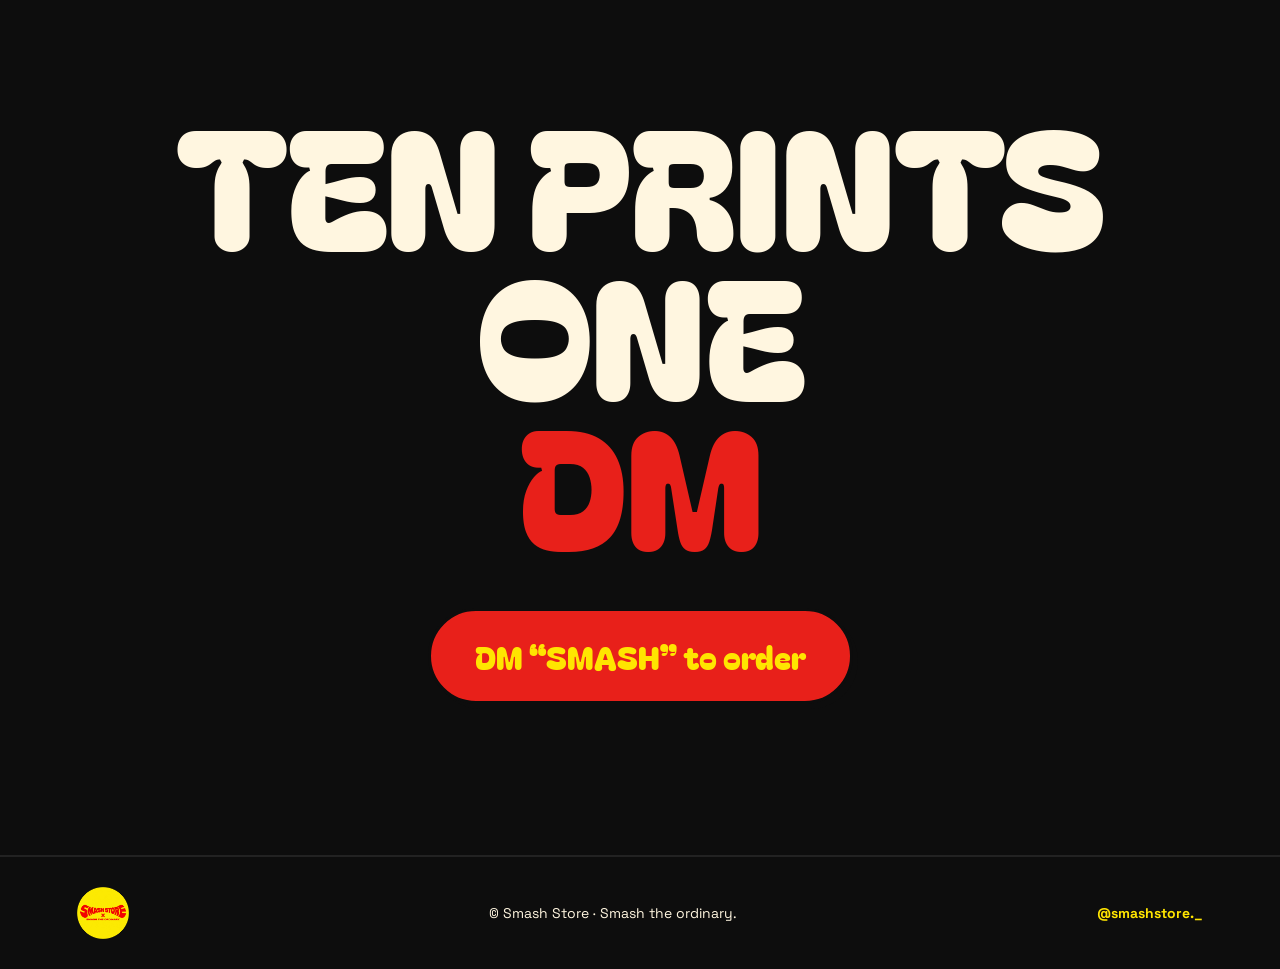
==== commit 3a02ecf7: "Strip the template bits: fake loader, emoji cards, bouncy motion, generic copy - Drop the 0-100% loa" ====
--- a/index.html
+++ b/index.html
@@ -3,24 +3,17 @@
 <head>
 <meta charset="UTF-8">
 <meta name="viewport" content="width=device-width, initial-scale=1">
-<title>Smash Store — Smash the Ordinary</title>
+<title>Smash Store · Printed socks</title>
 <meta name="description" content="Bold printed socks. Boring is banned. DM 'SMASH' on Instagram to order.">
 <link rel="icon" href="img/logo.png">
 <link rel="preconnect" href="https://fonts.googleapis.com">
 <link rel="preconnect" href="https://fonts.gstatic.com" crossorigin>
 <link href="https://fonts.googleapis.com/css2?family=Bagel+Fat+One&family=Space+Grotesk:wght@400;500;700&display=swap" rel="stylesheet">
-<link rel="stylesheet" href="style.css?v=20261126d">
+<link rel="stylesheet" href="style.css?v=20261126f">
 </head>
 <body>
 
-<!-- LOADER -->
-<div class="loader" id="loader">
-  <img src="img/mascot.png" alt="" class="loader-logo">
-  <div class="loader-count"><span id="count">0</span>%</div>
-  <div class="loader-text">pulling up your socks…</div>
-</div>
-
-<div class="cursor" id="cursor" aria-hidden="true"><div class="cursor-sock" id="cursorSock"></div><span class="cursor-tag">SMASH!</span></div>
+<div class="cursor" id="cursor" aria-hidden="true"><div class="cursor-sock" id="cursorSock"></div><span class="cursor-tag">Smash</span></div>
 
 <!-- NAV -->
 <header class="nav">
@@ -51,16 +44,16 @@
     <div class="hero-badge">
       <svg class="ring" viewBox="0 0 200 200" aria-hidden="true">
         <defs><path id="ringPath" d="M100 100 m-82 0 a82 82 0 1 1 164 0 a82 82 0 1 1 -164 0"/></defs>
-        <text><textPath href="#ringPath" textLength="512" lengthAdjust="spacing">BORING IS BANNED ✦ LOUD FEET ONLY ✦ </textPath></text>
+        <text><textPath href="#ringPath" textLength="512" lengthAdjust="spacing">BORING IS BANNED • LOUD FEET ONLY • </textPath></text>
       </svg>
       <img class="badge-mascot" src="img/mascot.png" alt="">
     </div>
     <h1 class="hero-title"><img class="hero-logo" src="img/wordmark.png" alt="Smash Store. Smash the ordinary." width="1109" height="374"></h1>
 
-    <img class="sticker s1" src="img/pringles.jpg" alt="">
-    <img class="sticker s2" src="img/fine.jpg" alt="">
-    <img class="sticker s3" src="img/turtles.jpg" alt="">
-    <img class="sticker s4" src="img/smiley.jpg" alt="">
+    <a class="sticker s1" href="#drops" data-product="pringles"><img src="img/pringles.jpg" alt=""><span class="stk-tag"></span></a>
+    <a class="sticker s2" href="#drops" data-product="fine"><img src="img/fine.jpg" alt=""><span class="stk-tag"></span></a>
+    <a class="sticker s3" href="#drops" data-product="turtles"><img src="img/turtles.jpg" alt=""><span class="stk-tag"></span></a>
+    <a class="sticker s4" href="#drops" data-product="smiley"><img src="img/smiley.jpg" alt=""><span class="stk-tag"></span></a>
 
     <div class="hero-dark"></div>
     <!-- second half of the same pinned scene: the sock gets built -->
@@ -81,7 +74,7 @@
         </div>
       </div>
     </div>
-    <div class="scroll-hint"><span>scroll</span><i></i></div>
+    <div class="scroll-hint"><span>Scroll</span><i></i></div>
   </section>
 
   <!-- MARQUEE -->
@@ -116,11 +109,11 @@
 
   <!-- WHY -->
   <section class="why">
-    <h2 class="why-title" data-split>WHY YOUR FEET NEED THIS</h2>
+    <h2 class="why-title">Ten prints. Zero beige</h2>
     <div class="why-cards">
-      <div class="why-card c1"><span class="emoji">🔥</span><h3>Loud prints</h3><p>Food, cartoons, moods, memes. Every pair starts a conversation.</p></div>
-      <div class="why-card c2"><span class="emoji">🌈</span><h3>Any fit</h3><p>Sneakers, slides, loafers. Peek them out and let them talk.</p></div>
-      <div class="why-card c3"><span class="emoji">🎁</span><h3>Best gift</h3><p>The gift nobody expects and everybody actually wears.</p></div>
+      <div class="why-card c1"><img src="img/pringles.jpg" alt=""><h3>Loud prints</h3><p>Crunch Time, Pizza Power, Lazy Cat Club, Shrimp Above Rest. Snacks, cartoons, pets and memes.</p></div>
+      <div class="why-card c2"><img src="img/turtles.jpg" alt=""><h3>Full length</h3><p>Every pair in the drop is a full sock, tall enough to show above sneakers, slides and loafers.</p></div>
+      <div class="why-card c3"><img src="img/cat.jpg" alt=""><h3>Bundles of 3 or 5</h3><p>Pick the prints yourself in Create Your Bundle. It makes an easy gift.</p></div>
     </div>
   </section>
 
@@ -128,16 +121,16 @@
   <section class="order" id="order">
     <h2>How to <span>cop</span></h2>
     <div class="order-steps">
-      <div class="o-step"><b>1</b><h3>Pick your pair</h3><p>Screenshot the drop you want.</p></div>
-      <div class="o-step"><b>2</b><h3>DM “SMASH”</h3><p>Send it to @smashstore._ on Instagram.</p></div>
-      <div class="o-step"><b>3</b><h3>Get smashed</h3><p>Your socks land at your door.</p></div>
+      <div class="o-step"><b>1</b><h3>Fill your bag</h3><p>Add pairs or a bundle from the drops above.</p></div>
+      <div class="o-step"><b>2</b><h3>DM “SMASH”</h3><p>Tap Order on Instagram. We copy your order, you paste it to @smashstore._</p></div>
+      <div class="o-step"><b>3</b><h3>We ship it</h3><p>We confirm the price in the DM and your socks land at your door.</p></div>
     </div>
   </section>
 
   <!-- CTA -->
   <section class="cta">
     <div class="rain" id="rain"></div>
-    <h2 class="cta-title"><span>YOUR FEET</span><span>DESERVE</span><span class="red">BETTER.</span></h2>
+    <h2 class="cta-title"><span>TEN PRINTS</span><span>ONE</span><span class="red">DM</span></h2>
     <a class="btn btn-big" href="https://ig.me/m/smashstore._" target="_blank" rel="noopener">DM “SMASH” to order</a>
   </section>
 </main>
@@ -164,6 +157,6 @@
 <script src="https://cdn.jsdelivr.net/npm/gsap@3.12.5/dist/gsap.min.js"></script>
 <script src="https://cdn.jsdelivr.net/npm/gsap@3.12.5/dist/ScrollTrigger.min.js"></script>
 <script src="https://unpkg.com/lenis@1.1.13/dist/lenis.min.js"></script>
-<script src="main.js?v=20261126d"></script>
+<script src="main.js?v=20261126f"></script>
 </body>
 </html>
--- a/style.css
+++ b/style.css
@@ -10,17 +10,10 @@
 html.lenis{height:auto}
 .lenis.lenis-smooth{scroll-behavior:auto!important}
 body{font-family:var(--body);background:var(--yellow);color:var(--ink);overflow-x:hidden;-webkit-font-smoothing:antialiased}
-body.loading{overflow:hidden}
 img{display:block;max-width:100%}
 a{color:inherit;text-decoration:none}
 h1,h2,h3{font-family:var(--head);font-weight:400;line-height:.9;letter-spacing:-.01em}
 
-/* LOADER */
-.loader{position:fixed;inset:0;z-index:100;background:var(--red);display:grid;place-items:center;align-content:center;gap:18px;color:var(--yellow)}
-.loader-logo{width:190px;animation:bob 1s ease-in-out infinite}
-.loader-count{font-family:var(--head);font-size:64px}
-.loader-text{font-weight:700;letter-spacing:.2em;text-transform:uppercase;font-size:12px}
-@keyframes bob{50%{transform:translateY(-14px) rotate(-6deg)}}
 
 /* CURSOR */
 /* the sock hangs from the pointer by its cuff; the pointer tip is the cuff's top-left corner */
@@ -58,22 +51,31 @@
 .hero-dark{position:absolute;inset:0;background:var(--ink);transform:translateY(100%);will-change:transform;z-index:5;pointer-events:none}
 
 .hero-badge{position:relative;z-index:4;flex-shrink:0;width:clamp(96px,min(13vw,19vh),190px);aspect-ratio:1;display:grid;place-items:center}
-.hero-badge img{width:62%;animation:wobble 4s ease-in-out infinite}
+.hero-badge img{width:62%}
 .hero-badge .ring{position:absolute;inset:0;width:100%;height:100%;animation:spin 14s linear infinite}
 .hero-badge text{font-family:var(--head);font-size:15px;letter-spacing:1.5px;fill:var(--ink)}
 @keyframes spin{to{transform:rotate(360deg)}}
-@keyframes wobble{0%,100%{transform:rotate(-6deg)}50%{transform:rotate(6deg) scale(1.04)}}
 .hero-title{position:relative;z-index:4;text-align:center;color:var(--red);
   text-shadow:4px 4px 0 var(--ink)}
 /* the real logo is the title; sized by width and height so it never crowds the badge */
 .hero-logo{display:block;width:min(84vw,118vh,1000px);height:auto;will-change:transform;filter:drop-shadow(5px 5px 0 rgba(13,13,13,.9))}
-.sticker{position:absolute;will-change:transform;width:clamp(110px,13vw,190px);border:4px solid var(--ink);border-radius:18px;box-shadow:8px 8px 0 var(--ink);z-index:1}
+/* floating product photos: each is a link to that pair in the shop */
+.sticker{position:absolute;display:block;will-change:transform;width:clamp(110px,13vw,190px);border:4px solid var(--ink);border-radius:18px;box-shadow:8px 8px 0 var(--ink);z-index:1;background:#fff;
+  transition:scale .2s ease-out,box-shadow .2s ease-out}
+.sticker img{display:block;width:100%;border-radius:14px}
+.sticker:hover,.sticker:focus-visible{scale:1.04;box-shadow:12px 12px 0 var(--ink);z-index:7}
+.stk-tag{position:absolute;left:50%;bottom:-16px;translate:-50% 0;white-space:nowrap;font-family:var(--head);font-size:clamp(12px,1.1vw,16px);line-height:1;
+  color:var(--yellow);background:var(--red);border:3px solid var(--ink);border-radius:99px;padding:7px 12px 6px;box-shadow:3px 3px 0 var(--ink)}
+.stk-tag b{font-weight:400;color:#fff}
+/* the pair you tapped gets a quick spotlight in the shop */
+.prod.spot{animation:spot 1.8s ease-out}
+@keyframes spot{0%,40%{box-shadow:0 0 0 6px var(--red),10px 10px 0 var(--ink);transform:translateY(-6px) scale(1.03)}100%{box-shadow:6px 6px 0 var(--ink);transform:none}}
 .s1{left:5vw;top:38vh;rotate:-10deg}
 .s2{right:5vw;top:34vh;rotate:9deg}
 .s3{left:3vw;bottom:-8vh;rotate:7deg}
 .s4{right:3vw;bottom:-10vh;rotate:-8deg}
 @media(max-width:700px){.s3,.s4{display:none}.s1{top:auto;bottom:4vh}.s2{top:auto;bottom:6vh}}
-.scroll-hint{position:absolute;bottom:3vh;left:50%;translate:-50% 0;z-index:4;display:flex;flex-direction:column;align-items:center;gap:6px;font-size:11px;font-weight:700;letter-spacing:.25em;text-transform:uppercase}
+.scroll-hint{position:absolute;bottom:3vh;left:50%;translate:-50% 0;z-index:4;display:flex;flex-direction:column;align-items:center;gap:6px;font-size:12px;font-weight:700}
 .scroll-hint i{width:2px;height:34px;background:var(--ink);transform-origin:top;animation:drip 1.4s ease-in-out infinite}
 @keyframes drip{0%{transform:scaleY(0)}50%{transform:scaleY(1);transform-origin:top}51%{transform-origin:bottom}100%{transform:scaleY(0);transform-origin:bottom}}
 
@@ -133,7 +135,7 @@
 .prod[hidden]{display:none}
 .prod .ph{position:relative;border-radius:12px;overflow:hidden;aspect-ratio:4/5;background:#eee}
 .prod .ph img{width:100%;height:100%;object-fit:cover}
-.prod .tag{position:absolute;top:10px;left:10px;font-size:11px;font-weight:700;letter-spacing:.1em;text-transform:uppercase;background:var(--yellow);border:2px solid var(--ink);padding:3px 9px;border-radius:99px}
+.prod .tag{position:absolute;top:10px;left:10px;font-size:12px;font-weight:700;background:var(--yellow);border:2px solid var(--ink);padding:3px 9px;border-radius:99px}
 .prod .info{padding:12px 4px 10px;flex:1}
 .prod h3{font-size:22px;line-height:1}
 .prod .price{margin-top:6px;font-weight:700;font-size:17px}
@@ -156,7 +158,7 @@
 }
 
 /* length badge, empty state */
-.prod .len{position:absolute;top:10px;right:10px;font-size:11px;font-weight:700;letter-spacing:.1em;text-transform:uppercase;background:var(--ink);color:var(--yellow);padding:4px 9px;border-radius:99px}
+.prod .len{position:absolute;top:10px;right:10px;font-size:12px;font-weight:700;background:var(--ink);color:var(--yellow);padding:4px 9px;border-radius:99px}
 .prod .add:disabled{opacity:.35;pointer-events:none}
 .shop-empty{grid-column:1/-1;text-align:center;padding:60px 20px;font-size:18px;border:3px dashed var(--ink);border-radius:20px}
 .shop-empty b{display:block;font-family:var(--head);font-weight:400;font-size:30px;margin-bottom:8px}
@@ -212,7 +214,7 @@
 .bag-items{flex:1;overflow-y:auto;padding:16px 22px;display:flex;flex-direction:column;gap:14px;overscroll-behavior:contain}
 .bag-empty{text-align:center;margin:auto;opacity:.75;font-size:16px}
 .bag-empty b{display:block;font-family:var(--head);font-weight:400;font-size:28px;margin-bottom:6px}
-.empty-mascot{display:block;width:130px;margin:0 auto 14px;animation:bob 1.6s ease-in-out infinite}
+.empty-mascot{display:block;width:130px;margin:0 auto 14px}
 .bag-line{display:grid;grid-template-columns:64px 1fr auto;gap:12px;align-items:center;background:#fff;border:2px solid var(--ink);border-radius:14px;padding:8px}
 .bag-line img{width:64px;height:80px;object-fit:cover;border-radius:8px}
 .bag-line h4{font-family:var(--head);font-weight:400;font-size:18px;line-height:1}
@@ -235,10 +237,10 @@
 /* WHY */
 .why{background:var(--red);color:var(--yellow);padding:16vh 6vw}
 .why-title{font-size:clamp(46px,8vw,128px);text-align:center;text-shadow:4px 4px 0 var(--ink)}
-.why-title .ch{display:inline-block}
-.why-cards{display:grid;grid-template-columns:repeat(3,1fr);gap:3vw;margin-top:10vh;perspective:1000px}
+.why-cards{display:grid;grid-template-columns:repeat(3,1fr);gap:3vw;margin-top:10vh}
 .why-card{background:var(--yellow);color:var(--ink);border:4px solid var(--ink);border-radius:26px;padding:34px 28px;box-shadow:10px 10px 0 var(--ink)}
-.why-card .emoji{font-size:48px;display:block;margin-bottom:18px}
+.why-card img{width:96px;aspect-ratio:4/5;object-fit:cover;border:3px solid var(--ink);border-radius:12px;margin-bottom:20px;rotate:-4deg}
+.why-card.c2 img{rotate:3deg}
 .why-card h3{font-size:38px;margin-bottom:12px}
 .why-card p{font-size:17px;line-height:1.45}
 @media(max-width:800px){.why-cards{grid-template-columns:1fr}}
@@ -268,12 +270,15 @@
 @media(max-width:600px){.footer{flex-direction:column;text-align:center}}
 
 @media (prefers-reduced-motion:reduce){
-  .hero-badge img,.hero-badge .ring,.loader-logo,.scroll-hint i,.empty-mascot{animation:none}
+  .hero-badge .ring,.scroll-hint i{animation:none}
 }
 @media(max-width:700px){
   .hero{padding:110px 4vw 165px}
   .hero-badge{width:118px}
-  .sticker{width:88px}
+  .sticker{width:88px;border-width:3px;border-radius:14px;box-shadow:5px 5px 0 var(--ink)}
+  .sticker img{border-radius:11px}
+  .stk-tag{font-size:10px;padding:5px 8px 4px;border-width:2px;bottom:-13px}
+  .stk-tag b{display:none}
   .s1{bottom:7vh;left:5vw}.s2{bottom:9vh;right:5vw}
 }
 
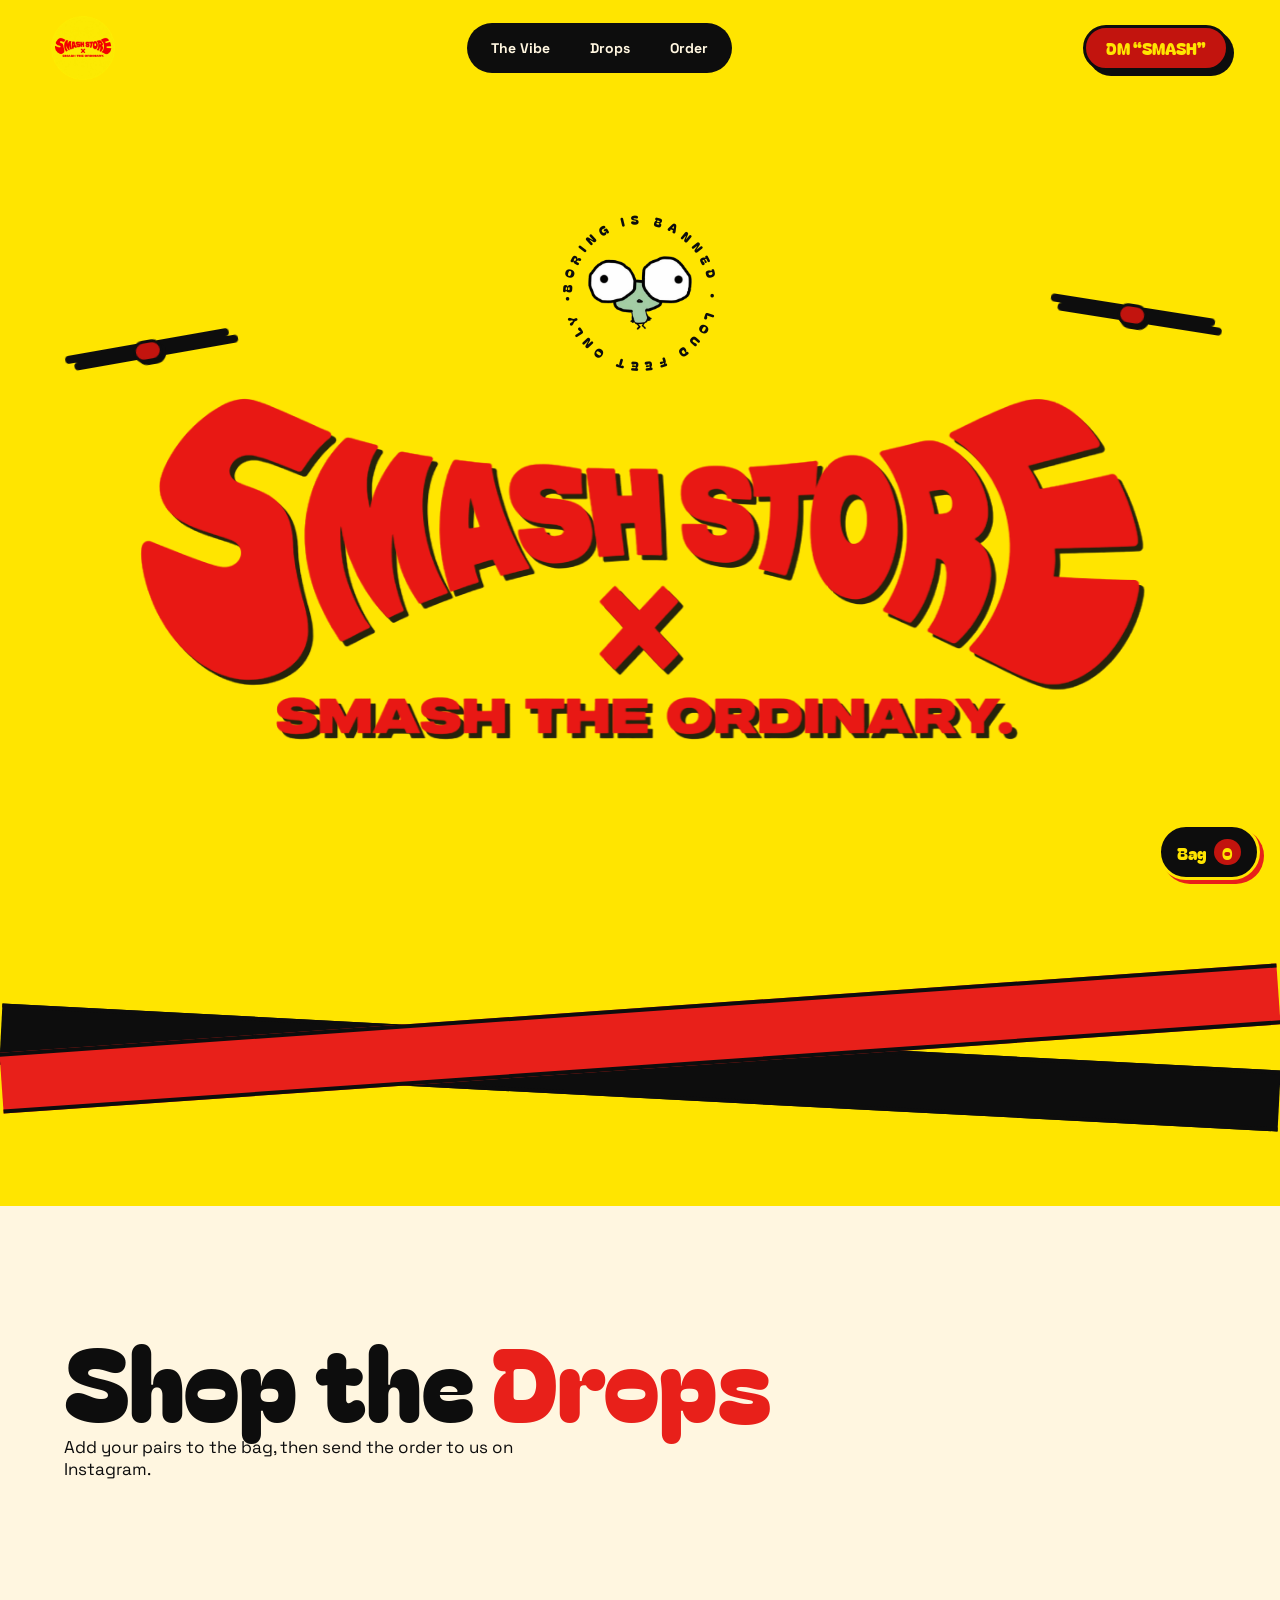
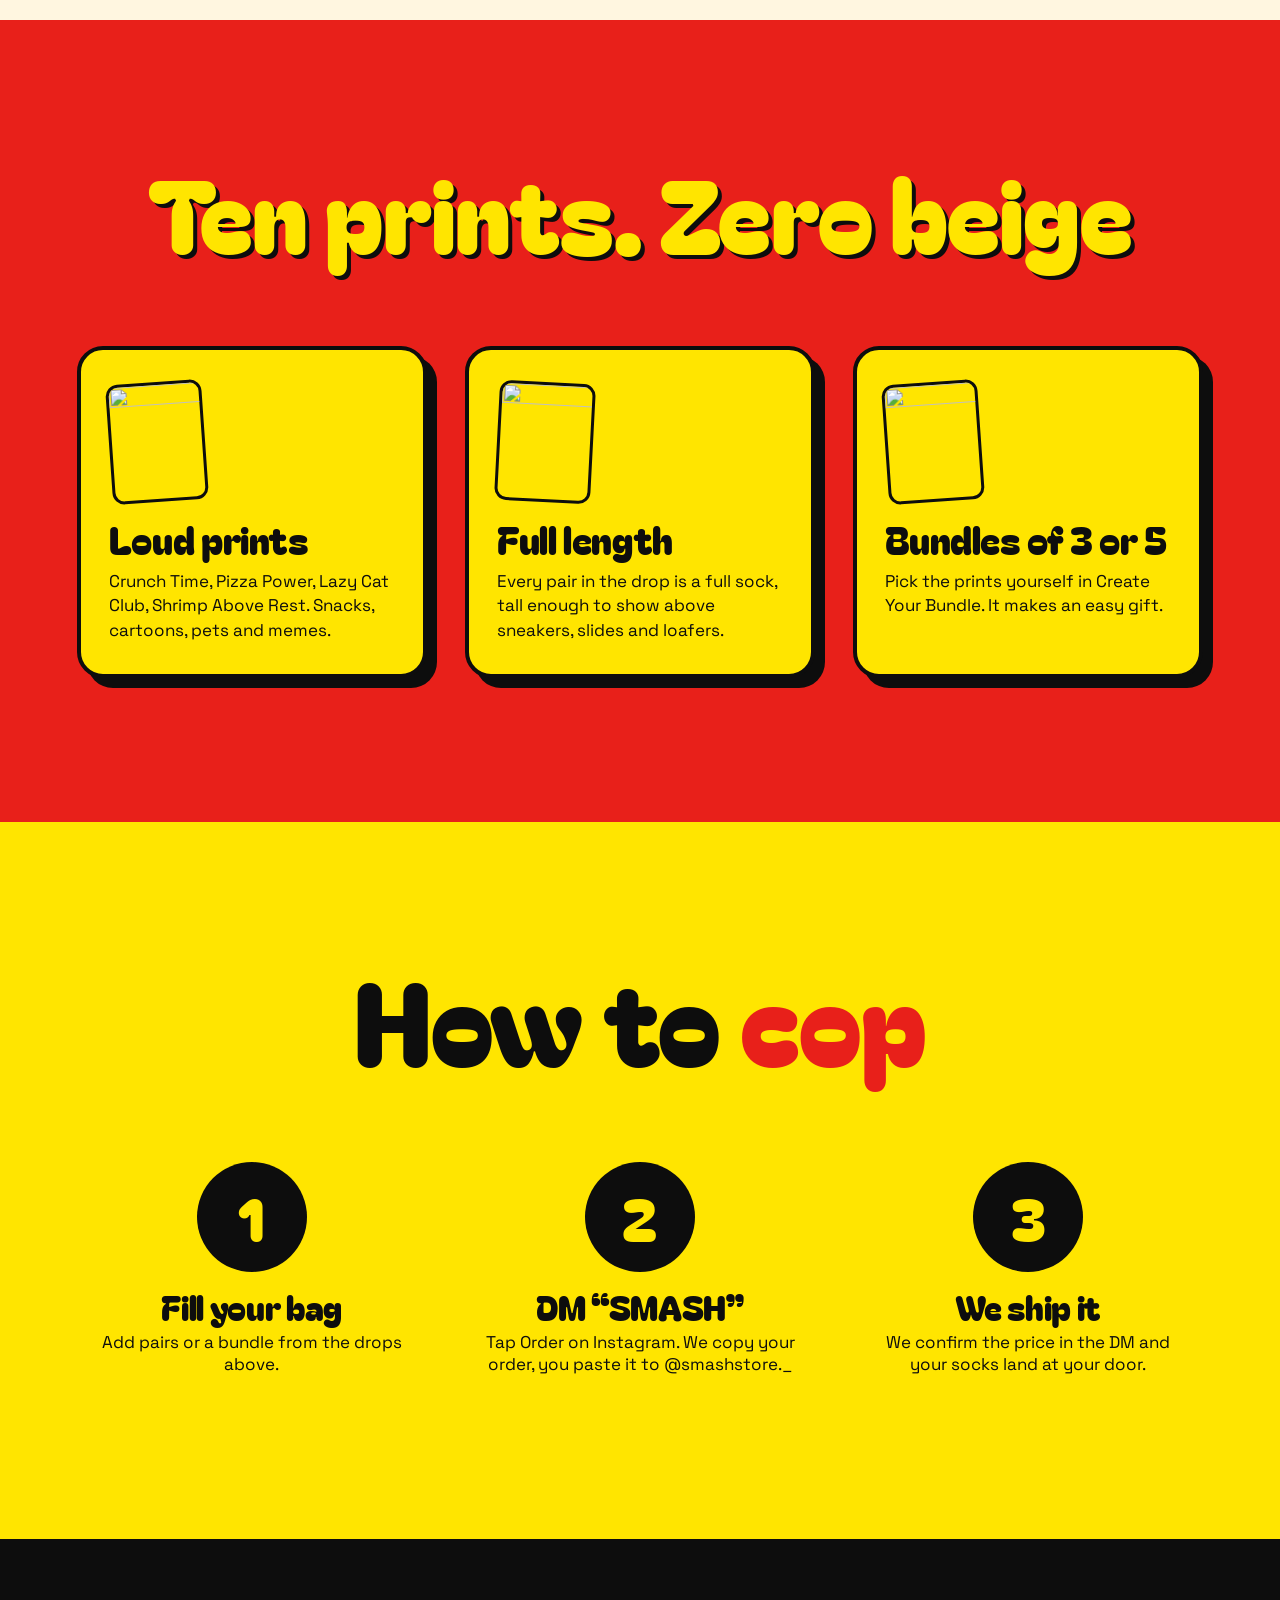
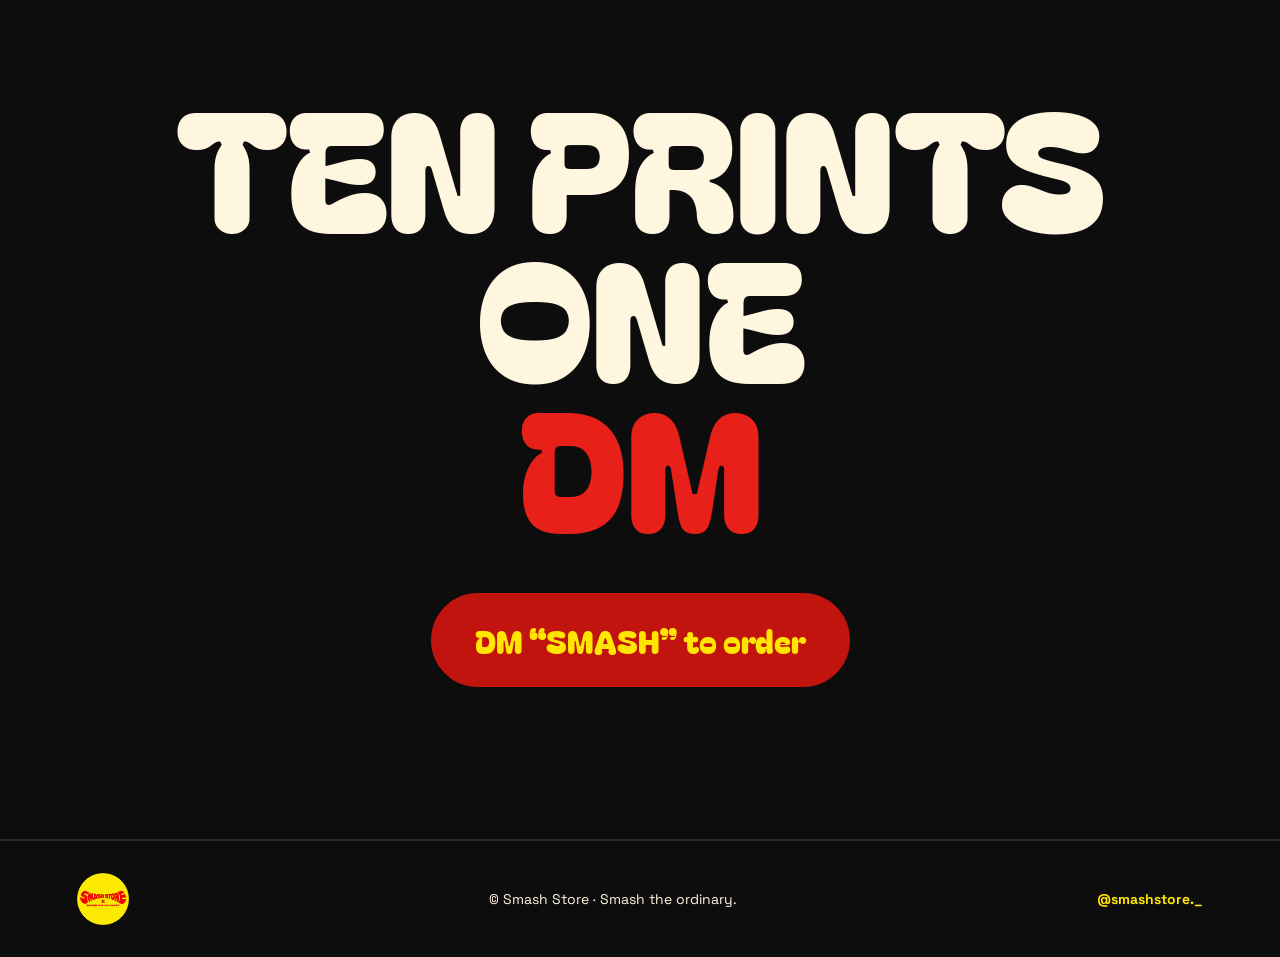
==== commit 40a64a2e: "Second slop pass with Hallmark, taste-skill and impeccable - Small yellow-on-red text (buttons, bag " ====
--- a/index.html
+++ b/index.html
@@ -9,9 +9,10 @@
 <link rel="preconnect" href="https://fonts.googleapis.com">
 <link rel="preconnect" href="https://fonts.gstatic.com" crossorigin>
 <link href="https://fonts.googleapis.com/css2?family=Bagel+Fat+One&family=Space+Grotesk:wght@400;500;700&display=swap" rel="stylesheet">
-<link rel="stylesheet" href="style.css?v=20261126f">
+<link rel="stylesheet" href="style.css?v=20261126h">
 </head>
 <body>
+<a class="skip" href="#drops">Skip to the shop</a>
 
 <div class="cursor" id="cursor" aria-hidden="true"><div class="cursor-sock" id="cursorSock"></div><span class="cursor-tag">Smash</span></div>
 
@@ -61,10 +62,10 @@
       <div class="build-text">
         <div class="build-count"><span id="stepNum">01</span>/04</div>
         <div class="steps">
-          <div class="step active"><h2>Plain sock.</h2><p>Grey. Beige. Same as everyone. You've seen it a million times.</p></div>
-          <div class="step"><h2>Add stripes.</h2><p>Okay, now we're talking.</p></div>
+          <div class="step active"><h2>Plain sock.</h2><p>Grey. Beige. Same as everyone. You’ve seen it a million times.</p></div>
+          <div class="step"><h2>Add stripes.</h2><p>Okay, now we’re talking.</p></div>
           <div class="step"><h2>Add fire.</h2><p>Heat check. Your fit just got louder.</p></div>
-          <div class="step"><h2>Add chaos.</h2><p>Smileys everywhere. <b>That's</b> a Smash pair.</p></div>
+          <div class="step"><h2>Add chaos.</h2><p>Smileys everywhere. <b>That’s</b> a Smash pair.</p></div>
         </div>
         <div class="build-bar"><i id="buildBar"></i></div>
       </div>
@@ -74,7 +75,6 @@
         </div>
       </div>
     </div>
-    <div class="scroll-hint"><span>Scroll</span><i></i></div>
   </section>
 
   <!-- MARQUEE -->
@@ -143,7 +143,7 @@
   <div class="bag-foot">
     <div class="bag-sum"><span id="bagPairs">0 pairs</span><span id="bagTotal"></span></div>
     <button class="btn bag-order" id="bagOrder" disabled>Order on Instagram</button>
-    <p class="bag-note">We copy your order for you. Paste it in the DM to @smashstore._ and we'll confirm.</p>
+    <p class="bag-note">We copy your order for you. Paste it in the DM to @smashstore._ and we’ll confirm.</p>
   </div>
 </aside>
 <div class="toast" id="toast" role="status" aria-live="polite"></div>
@@ -157,6 +157,7 @@
 <script src="https://cdn.jsdelivr.net/npm/gsap@3.12.5/dist/gsap.min.js"></script>
 <script src="https://cdn.jsdelivr.net/npm/gsap@3.12.5/dist/ScrollTrigger.min.js"></script>
 <script src="https://unpkg.com/lenis@1.1.13/dist/lenis.min.js"></script>
-<script src="main.js?v=20261126f"></script>
+<script src="products.js?v=20261126h"></script>
+<script src="main.js?v=20261126h"></script>
 </body>
 </html>
--- a/style.css
+++ b/style.css
@@ -3,26 +3,39 @@
   --red:#E8201A;
   --ink:#0d0d0d;
   --cream:#FFF6E0;
+  --white:#FFFDF8;          /* card white, a touch warm so it sits on cream */
+  --red-deep:#C2140E;       /* brand red one step deeper: yellow text on it clears 4.5:1 */
+  --ink-soft:#4a4033;
+  --ink-line:#2a2a2a;
+  --shade:rgba(13,13,13,.9);
+  --shade-soft:rgba(13,13,13,.35);
+  --scrim:rgba(13,13,13,.5);
+  --track:rgba(13,13,13,.15);
+  --frost:rgba(255,255,255,.6);
   --head:'Bagel Fat One', system-ui, sans-serif;
   --body:'Space Grotesk', system-ui, sans-serif;
 }
 *{box-sizing:border-box;margin:0;padding:0}
+html,body{overflow-x:clip}
 html.lenis{height:auto}
 .lenis.lenis-smooth{scroll-behavior:auto!important}
-body{font-family:var(--body);background:var(--yellow);color:var(--ink);overflow-x:hidden;-webkit-font-smoothing:antialiased}
+body{font-family:var(--body);background:var(--yellow);color:var(--ink);-webkit-font-smoothing:antialiased}
 img{display:block;max-width:100%}
 a{color:inherit;text-decoration:none}
-h1,h2,h3{font-family:var(--head);font-weight:400;line-height:.9;letter-spacing:-.01em}
+h1,h2,h3{font-family:var(--head);font-weight:400;line-height:.9;letter-spacing:-.01em;text-wrap:balance;overflow-wrap:break-word}
+.skip{position:fixed;left:16px;top:-80px;z-index:300;background:var(--ink);color:var(--yellow);font-weight:700;padding:12px 16px;border-radius:12px}
+.skip:focus{top:16px}
+:focus-visible{outline:3px solid var(--ink);outline-offset:3px}
 
 
 /* CURSOR */
 /* the sock hangs from the pointer by its cuff; the pointer tip is the cuff's top-left corner */
 .cursor{position:fixed;top:0;left:0;pointer-events:none;z-index:200;opacity:0;transition:opacity .2s}
 .cursor.on{opacity:1}
-.cursor-sock{position:absolute;left:-9px;top:-2px;width:34px;transform-origin:15px 2px;transition:scale .25s cubic-bezier(.3,1.6,.5,1)}
-.cursor-sock svg{width:100%;height:auto;display:block;overflow:visible;filter:drop-shadow(2px 3px 0 rgba(13,13,13,.35))}
-.cursor-tag{position:absolute;left:30px;top:30px;font-family:var(--head);font-size:13px;color:var(--yellow);background:var(--red);border:2px solid var(--ink);
-  padding:3px 9px;border-radius:99px;white-space:nowrap;scale:0;transform-origin:0 0;transition:scale .25s cubic-bezier(.3,1.6,.5,1)}
+.cursor-sock{position:absolute;left:-9px;top:-2px;width:34px;transform-origin:15px 2px;transition:scale .25s cubic-bezier(.23,1,.32,1)}
+.cursor-sock svg{width:100%;height:auto;display:block;overflow:visible;filter:drop-shadow(2px 3px 0 var(--shade-soft))}
+.cursor-tag{position:absolute;left:30px;top:30px;font-family:var(--head);font-size:13px;color:var(--yellow);background:var(--red-deep);border:2px solid var(--ink);
+  padding:4px 8px;border-radius:99px;white-space:nowrap;scale:0;transform-origin:0 0;transition:scale .25s cubic-bezier(.23,1,.32,1)}
 .cursor.big .cursor-sock{scale:1.45}
 .cursor.big .cursor-tag{scale:1}
 .cursor.down .cursor-sock{scale:.8 1.1}
@@ -30,24 +43,25 @@
 @media (hover:none){.cursor{display:none}}
 
 /* NAV */
-.nav{position:fixed;top:0;left:0;right:0;z-index:50;display:flex;align-items:center;justify-content:space-between;padding:14px 4vw;pointer-events:none}
+.nav{position:fixed;top:0;left:0;right:0;z-index:50;display:flex;align-items:center;justify-content:space-between;padding:16px 4vw;pointer-events:none}
 .nav>*{pointer-events:auto}
-.nav-logo img{width:64px;transition:transform .4s}
-.nav-logo:hover img{transform:rotate(-14deg) scale(1.08)}
-.nav-links{display:flex;gap:6px;background:var(--ink);padding:6px;border-radius:99px}
+.nav-logo{display:block;transition:transform .18s}
+.nav-logo img{width:64px}
+@media (hover:hover) and (pointer:fine){.nav-logo:hover{transform:rotate(-8deg)}}
+.nav-links{display:flex;gap:8px;background:var(--ink);padding:8px;border-radius:99px}
 .nav-links a{color:var(--cream);font-weight:700;font-size:14px;padding:8px 16px;border-radius:99px;transition:background .2s,color .2s}
 .nav-links a:hover{background:var(--yellow);color:var(--ink)}
 @media(max-width:700px){.nav-links{display:none}}
 
-.btn{display:inline-block;font-family:var(--head);background:var(--red);color:var(--yellow);border:3px solid var(--ink);border-radius:99px;box-shadow:5px 5px 0 var(--ink);transition:transform .15s,box-shadow .15s}
+.btn{display:inline-block;font-family:var(--head);background:var(--red-deep);color:var(--yellow);border:3px solid var(--ink);border-radius:99px;box-shadow:5px 5px 0 var(--ink);transition:transform .15s,box-shadow .15s}
 .btn:hover{transform:translate(-3px,-3px);box-shadow:8px 8px 0 var(--ink)}
 .btn:active{transform:translate(4px,4px);box-shadow:1px 1px 0 var(--ink)}
-.btn-small{padding:10px 20px;font-size:16px}
-.btn-big{padding:22px 44px;font-size:clamp(20px,3vw,32px);position:relative;z-index:3}
+.btn-small{padding:8px 20px;font-size:16px}
+.btn-big{padding:24px 44px;font-size:clamp(20px,3vw,32px);position:relative;z-index:3}
 
 /* HERO */
 /* badge, title and tagline sit in one centred column, sized by width AND height so they never collide */
-.hero{position:relative;height:100vh;height:100svh;min-height:560px;overflow:hidden;display:flex;flex-direction:column;align-items:center;justify-content:center;gap:clamp(10px,2.4vh,26px);padding:clamp(100px,14vh,140px) 4vw clamp(60px,9vh,90px);background:var(--yellow)}
+.hero{position:relative;height:100vh;height:100svh;min-height:560px;overflow:hidden;display:flex;flex-direction:column;align-items:center;justify-content:center;gap:clamp(8px,2.4vh,24px);padding:clamp(100px,14vh,140px) 4vw clamp(60px,9vh,88px);background:var(--yellow)}
 .hero-dark{position:absolute;inset:0;background:var(--ink);transform:translateY(100%);will-change:transform;z-index:5;pointer-events:none}
 
 .hero-badge{position:relative;z-index:4;flex-shrink:0;width:clamp(96px,min(13vw,19vh),190px);aspect-ratio:1;display:grid;place-items:center}
@@ -58,15 +72,15 @@
 .hero-title{position:relative;z-index:4;text-align:center;color:var(--red);
   text-shadow:4px 4px 0 var(--ink)}
 /* the real logo is the title; sized by width and height so it never crowds the badge */
-.hero-logo{display:block;width:min(84vw,118vh,1000px);height:auto;will-change:transform;filter:drop-shadow(5px 5px 0 rgba(13,13,13,.9))}
+.hero-logo{display:block;width:min(84vw,118vh,1000px);height:auto;will-change:transform;filter:drop-shadow(5px 5px 0 var(--shade))}
 /* floating product photos: each is a link to that pair in the shop */
-.sticker{position:absolute;display:block;will-change:transform;width:clamp(110px,13vw,190px);border:4px solid var(--ink);border-radius:18px;box-shadow:8px 8px 0 var(--ink);z-index:1;background:#fff;
-  transition:scale .2s ease-out,box-shadow .2s ease-out}
+.sticker{position:absolute;display:block;will-change:transform;width:clamp(110px,13vw,190px);border:4px solid var(--ink);border-radius:18px;box-shadow:8px 8px 0 var(--ink);z-index:1;background:var(--white);
+  transition:scale .2s ease-out}
 .sticker img{display:block;width:100%;border-radius:14px}
 .sticker:hover,.sticker:focus-visible{scale:1.04;box-shadow:12px 12px 0 var(--ink);z-index:7}
 .stk-tag{position:absolute;left:50%;bottom:-16px;translate:-50% 0;white-space:nowrap;font-family:var(--head);font-size:clamp(12px,1.1vw,16px);line-height:1;
-  color:var(--yellow);background:var(--red);border:3px solid var(--ink);border-radius:99px;padding:7px 12px 6px;box-shadow:3px 3px 0 var(--ink)}
-.stk-tag b{font-weight:400;color:#fff}
+  color:var(--yellow);background:var(--red-deep);border:3px solid var(--ink);border-radius:99px;padding:8px 12px 8px;box-shadow:3px 3px 0 var(--ink)}
+.stk-tag b{font-weight:400;color:var(--white)}
 /* the pair you tapped gets a quick spotlight in the shop */
 .prod.spot{animation:spot 1.8s ease-out}
 @keyframes spot{0%,40%{box-shadow:0 0 0 6px var(--red),10px 10px 0 var(--ink);transform:translateY(-6px) scale(1.03)}100%{box-shadow:6px 6px 0 var(--ink);transform:none}}
@@ -75,21 +89,19 @@
 .s3{left:3vw;bottom:-8vh;rotate:7deg}
 .s4{right:3vw;bottom:-10vh;rotate:-8deg}
 @media(max-width:700px){.s3,.s4{display:none}.s1{top:auto;bottom:4vh}.s2{top:auto;bottom:6vh}}
-.scroll-hint{position:absolute;bottom:3vh;left:50%;translate:-50% 0;z-index:4;display:flex;flex-direction:column;align-items:center;gap:6px;font-size:12px;font-weight:700}
-.scroll-hint i{width:2px;height:34px;background:var(--ink);transform-origin:top;animation:drip 1.4s ease-in-out infinite}
 @keyframes drip{0%{transform:scaleY(0)}50%{transform:scaleY(1);transform-origin:top}51%{transform-origin:bottom}100%{transform:scaleY(0);transform-origin:bottom}}
 
 /* BUILD */
-.stage{position:absolute;inset:0;z-index:6;display:grid;grid-template-columns:1fr 1fr;align-items:center;gap:4vw;padding:0 7vw;color:var(--cream);pointer-events:none}
+.stage{position:absolute;inset:0;z-index:6;display:grid;grid-template-columns:minmax(0,1fr) minmax(0,1fr);align-items:center;gap:4vw;padding:0 7vw;color:var(--cream);pointer-events:none}
 .build-text{opacity:0}
-.build-count{font-family:var(--head);color:var(--yellow);font-size:22px;margin-bottom:24px}
-.build-count span{font-size:64px}
+.build-count{font-family:var(--head);color:var(--yellow);font-size:22px;margin-bottom:24px;font-variant-numeric:tabular-nums}
+.build-count span{font-size:64px;font-variant-numeric:tabular-nums}
 .steps{position:relative;height:clamp(200px,26vh,260px)}
 .step{position:absolute;inset:0;opacity:0;transform:translateY(40px);transition:opacity .45s,transform .45s}
 .step.active{opacity:1;transform:none}
 .step h2{font-size:clamp(48px,7vw,104px);color:var(--yellow)}
-.step p{margin-top:18px;font-size:clamp(16px,1.5vw,21px);max-width:28ch;opacity:.85}
-.build-bar{height:6px;background:#333;border-radius:9px;overflow:hidden;max-width:360px}
+.step p{margin-top:16px;font-size:clamp(16px,1.5vw,21px);max-width:28ch;opacity:.85}
+.build-bar{height:6px;background:var(--ink-line);border-radius:9px;overflow:hidden;max-width:360px}
 .build-bar i{display:block;height:100%;width:100%;background:var(--red);transform-origin:left;transform:scaleX(0)}
 .build-sock{position:relative;display:grid;place-items:center;height:100%}
 /* the big sock is 5 stacked, pre-drawn layers; only transforms move, so the browser never redraws the drawing */
@@ -100,20 +112,20 @@
 .big-sock .knit{overflow:hidden;transform:translateY(-101%);will-change:transform}
 .big-sock .knit-in{position:absolute;inset:0;transform:translateY(101%);will-change:transform}
 .stamp{position:absolute;top:30%;left:50%;font-family:var(--head);font-size:clamp(28px,4vw,56px);line-height:.95;text-align:center;color:var(--yellow);
-  background:var(--red);padding:14px 26px;border:4px solid var(--yellow);border-radius:14px;transform:translate(-50%,-50%) rotate(-12deg) scale(0);opacity:0;white-space:nowrap}
+  background:var(--red);padding:16px 24px;border:4px solid var(--yellow);border-radius:14px;transform:translate(-50%,-50%) rotate(-12deg) scale(0);opacity:0;white-space:nowrap}
 @media(max-width:800px){
-  .stage{grid-template-columns:1fr;grid-template-rows:auto 1fr;align-items:start;padding:90px 7vw 30px;gap:0}
+  .stage{grid-template-columns:1fr;grid-template-rows:auto 1fr;align-items:start;padding:88px 7vw 32px;gap:0}
   .build-sock{align-self:center}
   .big-sock{width:min(50vw,30vh,260px)}
   .steps{height:150px}
-  .build-count{margin-bottom:6px}.build-count span{font-size:40px}
+  .build-count{margin-bottom:8px}.build-count span{font-size:40px}
 }
 
 /* MARQUEE */
 .marquees{background:var(--yellow);padding:12vh 0;overflow:hidden;position:relative}
-.marquee{white-space:nowrap;padding:18px 0;border-block:4px solid var(--ink)}
+.marquee{white-space:nowrap;padding:16px 0;border-block:4px solid var(--ink)}
 .m1{background:var(--red);color:var(--yellow);rotate:-4deg;position:relative;z-index:2}
-.m2{background:var(--ink);color:var(--yellow);rotate:3deg;margin-top:-30px}
+.m2{background:var(--ink);color:var(--yellow);rotate:3deg;margin-top:-32px}
 .track{display:inline-flex;font-family:var(--head);font-size:clamp(40px,6vw,84px);will-change:transform}
 .track span{padding-right:.5em}
 
@@ -121,66 +133,69 @@
 
 /* SHOP (plain grid, no scroll effects) */
 .shop{background:var(--cream);padding:clamp(100px,14vh,140px) 5vw 12vh}
-.shop-head{display:flex;flex-wrap:wrap;align-items:end;justify-content:space-between;gap:20px 40px;margin-bottom:34px}
+.shop-head{display:flex;flex-wrap:wrap;align-items:end;justify-content:space-between;gap:20px 40px;margin-bottom:32px}
 .shop-head h2{font-size:clamp(54px,8vw,120px)}
 .shop-head h2 span{color:var(--red)}
 .shop-head p{margin-top:12px;font-size:17px;max-width:42ch}
 .chips{display:flex;flex-wrap:wrap;gap:8px}
-.chip{font:700 14px var(--body);padding:9px 16px;border-radius:99px;border:2px solid var(--ink);background:#fff;color:var(--ink);transition:background .15s,color .15s}
+.chip{font:700 14px var(--body);padding:8px 16px;border-radius:99px;border:2px solid var(--ink);background:var(--white);color:var(--ink);transition:background .15s,color .15s}
 .chip:hover{background:var(--yellow)}
 .chip[aria-pressed="true"]{background:var(--ink);color:var(--yellow)}
-.shop-grid{display:grid;grid-template-columns:repeat(auto-fill,minmax(230px,1fr));gap:26px}
-.prod{background:#fff;border:3px solid var(--ink);border-radius:20px;padding:10px;box-shadow:6px 6px 0 var(--ink);display:flex;flex-direction:column;transition:transform .15s,box-shadow .15s}
+.shop-grid{display:grid;grid-template-columns:repeat(auto-fill,minmax(230px,1fr));gap:24px}
+.prod{background:var(--white);border:3px solid var(--ink);border-radius:20px;padding:8px;box-shadow:6px 6px 0 var(--ink);display:flex;flex-direction:column;transition:transform .15s,box-shadow .15s}
 .prod:hover{transform:translate(-2px,-2px);box-shadow:9px 9px 0 var(--ink)}
 .prod[hidden]{display:none}
-.prod .ph{position:relative;border-radius:12px;overflow:hidden;aspect-ratio:4/5;background:#eee}
+.prod .ph{position:relative;border-radius:12px;overflow:hidden;aspect-ratio:4/5;background:var(--cream);display:block}
+.prod h3 a{text-decoration:none}
+.prod h3 a:hover{text-decoration:underline;text-underline-offset:3px;text-decoration-thickness:2px}
+.prod a:focus-visible{outline:3px solid var(--red);outline-offset:3px;border-radius:12px}
 .prod .ph img{width:100%;height:100%;object-fit:cover}
-.prod .tag{position:absolute;top:10px;left:10px;font-size:12px;font-weight:700;background:var(--yellow);border:2px solid var(--ink);padding:3px 9px;border-radius:99px}
-.prod .info{padding:12px 4px 10px;flex:1}
+.prod .tag{position:absolute;top:10px;left:10px;font-size:12px;font-weight:700;background:var(--yellow);border:2px solid var(--ink);padding:4px 8px;border-radius:99px}
+.prod .info{padding:12px 4px 8px;flex:1}
 .prod h3{font-size:22px;line-height:1}
-.prod .price{margin-top:6px;font-weight:700;font-size:17px}
+.prod .price{margin-top:8px;font-weight:700;font-size:17px}
 .prod .price.ask{font-weight:500;font-size:14px;opacity:.7}
 .add{font-family:var(--head);font-size:17px;width:100%;padding:12px;border:0;border-radius:12px;background:var(--ink);color:var(--yellow);transition:background .15s}
 .add:hover{background:var(--red)}
-.add.added{background:var(--red);color:var(--yellow)}
+.add.added{background:var(--red-deep);color:var(--yellow)}
 @media(max-width:700px){
-  .shop{padding:90px 4vw 10vh}
-  .shop-head{margin-bottom:22px}
-  .chips{flex-wrap:nowrap;overflow-x:auto;margin:0 -4vw;padding:2px 4vw 6px;scrollbar-width:none}
+  .shop{padding:88px 4vw 10vh}
+  .shop-head{margin-bottom:24px}
+  .chips{flex-wrap:nowrap;overflow-x:auto;margin:0 -4vw;padding:2px 4vw 8px;scrollbar-width:none}
   .chips::-webkit-scrollbar{display:none}
   .chip{white-space:nowrap}
-  .shop-grid{grid-template-columns:1fr 1fr;gap:14px}
-  .prod{padding:7px;border-radius:16px;box-shadow:4px 4px 0 var(--ink)}
+  .shop-grid{grid-template-columns:minmax(0,1fr) minmax(0,1fr);gap:16px}
+  .prod{padding:8px;border-radius:16px;box-shadow:4px 4px 0 var(--ink)}
   .prod h3{font-size:17px}
   .prod .price{font-size:15px}
-  .prod .tag{font-size:9px;top:7px;left:7px;padding:2px 7px}
-  .add{font-size:14px;padding:10px 6px}
+  .prod .tag{font-size:9px;top:7px;left:7px;padding:2px 8px}
+  .add{font-size:14px;padding:8px 8px}
 }
 
 /* length badge, empty state */
-.prod .len{position:absolute;top:10px;right:10px;font-size:12px;font-weight:700;background:var(--ink);color:var(--yellow);padding:4px 9px;border-radius:99px}
+.prod .len{position:absolute;top:10px;right:10px;font-size:12px;font-weight:700;background:var(--ink);color:var(--yellow);padding:4px 8px;border-radius:99px}
 .prod .add:disabled{opacity:.35;pointer-events:none}
 .shop-empty{grid-column:1/-1;text-align:center;padding:60px 20px;font-size:18px;border:3px dashed var(--ink);border-radius:20px}
 .shop-empty b{display:block;font-family:var(--head);font-weight:400;font-size:30px;margin-bottom:8px}
 .link-btn{background:none;border:0;padding:0;font:inherit;font-weight:700;text-decoration:underline;color:var(--red)}
 .chip-bundle{border-color:var(--red);color:var(--red)}
-.chip-bundle[aria-pressed="true"]{background:var(--red);color:var(--yellow);border-color:var(--ink)}
+.chip-bundle[aria-pressed="true"]{background:var(--red-deep);color:var(--yellow);border-color:var(--ink)}
 
 /* bundle builder (only in Create Your Bundle) */
-.bundle-bar{display:none;position:sticky;top:84px;z-index:3;background:var(--yellow);border:3px solid var(--ink);border-radius:20px;box-shadow:6px 6px 0 var(--ink);padding:16px 18px;margin-bottom:26px}
+.bundle-bar{display:none;position:sticky;top:84px;z-index:3;background:var(--yellow);border:3px solid var(--ink);border-radius:20px;box-shadow:6px 6px 0 var(--ink);padding:16px 16px;margin-bottom:24px}
 .bundling .bundle-bar{display:block}
-.bb-top{display:flex;flex-wrap:wrap;justify-content:space-between;align-items:center;gap:10px 20px}
+.bb-top{display:flex;flex-wrap:wrap;justify-content:space-between;align-items:center;gap:8px 20px}
 .bb-top h3{font-size:30px}
 .bb-top p{font-size:15px;margin-top:4px}
 .bsizes{display:flex;gap:8px}
-.bsize{font:700 15px var(--body);padding:9px 16px;border-radius:99px;border:2px solid var(--ink);background:#fff;color:var(--ink)}
+.bsize{font:700 15px var(--body);padding:8px 16px;border-radius:99px;border:2px solid var(--ink);background:var(--white);color:var(--ink)}
 .bsize[aria-pressed="true"]{background:var(--ink);color:var(--yellow)}
-.bb-row{display:flex;align-items:center;gap:14px;margin-top:14px;flex-wrap:wrap}
-.bthumbs{display:flex;gap:6px}
-.bthumbs img,.bthumbs span{width:40px;height:50px;border-radius:8px;border:2px solid var(--ink);object-fit:cover;background:rgba(255,255,255,.6)}
+.bb-row{display:flex;align-items:center;gap:16px;margin-top:16px;flex-wrap:wrap}
+.bthumbs{display:flex;gap:8px}
+.bthumbs img,.bthumbs span{width:40px;height:50px;border-radius:8px;border:2px solid var(--ink);object-fit:cover;background:var(--frost)}
 .bthumbs span{border-style:dashed}
 .bprog{flex:1;min-width:120px;font-weight:700;font-size:14px}
-.bbar{height:8px;background:rgba(13,13,13,.15);border-radius:9px;overflow:hidden;margin-top:6px}
+.bbar{height:8px;background:var(--track);border-radius:9px;overflow:hidden;margin-top:8px}
 .bbar i{display:block;height:100%;background:var(--red);transform-origin:left;transform:scaleX(0);transition:transform .3s}
 .bundle-add{padding:12px 20px;font-size:17px}
 .bundle-add:disabled{opacity:.4;pointer-events:none}
@@ -189,72 +204,72 @@
   .bundle-bar{top:72px;padding:12px;border-radius:16px;box-shadow:4px 4px 0 var(--ink)}
   .bb-top h3{font-size:22px}
   .bb-top p{display:none}
-  .bsize{padding:7px 12px;font-size:13px}
-  .bb-row{gap:10px;margin-top:10px}
+  .bsize{padding:8px 12px;font-size:13px}
+  .bb-row{gap:8px;margin-top:8px}
   .bthumbs img,.bthumbs span{width:26px;height:33px;border-radius:6px}
   .bprog{min-width:0;font-size:12px}
-  .bundle-add{width:100%;padding:11px;font-size:15px}
-  .prod .len{font-size:9px;top:7px;right:7px;padding:2px 7px}
+  .bundle-add{width:100%;padding:12px;font-size:15px}
+  .prod .len{font-size:9px;top:7px;right:7px;padding:2px 8px}
 }
 
 /* BAG */
 .bag-btn{position:fixed;right:20px;bottom:20px;z-index:44;display:flex;align-items:center;gap:8px;font:400 17px var(--head);background:var(--ink);color:var(--yellow);
-  border:3px solid var(--yellow);border-radius:99px;padding:12px 18px;box-shadow:4px 4px 0 var(--red)}
-.bag-btn b{display:grid;place-items:center;min-width:26px;height:26px;padding:0 6px;border-radius:99px;background:var(--red);color:var(--yellow);font-weight:400}
+  border:3px solid var(--yellow);border-radius:99px;padding:12px 16px;box-shadow:4px 4px 0 var(--red)}
+.bag-btn b{display:grid;place-items:center;min-width:26px;height:26px;padding:0 8px;border-radius:99px;background:var(--red-deep);color:var(--yellow);font-weight:400;font-variant-numeric:tabular-nums}
 .bag-btn.bump{animation:bump .4s}
 @keyframes bump{40%{transform:scale(1.18) rotate(-4deg)}}
-.bag-scrim{position:fixed;inset:0;z-index:70;background:rgba(13,13,13,.5);opacity:0;pointer-events:none;transition:opacity .3s}
-.bag{position:fixed;top:0;right:0;bottom:0;z-index:71;width:min(420px,100vw);background:var(--cream);border-left:4px solid var(--ink);display:flex;flex-direction:column;
+.bag-scrim{position:fixed;inset:0;z-index:70;background:var(--scrim);opacity:0;pointer-events:none;transition:opacity .3s}
+.bag{position:fixed;top:0;right:0;bottom:0;z-index:71;width:min(420px,100%);background:var(--cream);border-left:4px solid var(--ink);display:flex;flex-direction:column;
   transform:translateX(105%);transition:transform .4s cubic-bezier(.7,0,.2,1)}
 .bag-open .bag{transform:none}
 .bag-open .bag-scrim{opacity:1;pointer-events:auto}
-.bag-head{display:flex;justify-content:space-between;align-items:center;padding:20px 22px;border-bottom:3px solid var(--ink);background:var(--yellow)}
+.bag-head{display:flex;justify-content:space-between;align-items:center;padding:20px 24px;border-bottom:3px solid var(--ink);background:var(--yellow)}
 .bag-head h3{font-size:34px}
 .bag-x{width:42px;height:42px;border-radius:50%;border:0;background:var(--ink);color:var(--yellow);font-size:18px}
-.bag-items{flex:1;overflow-y:auto;padding:16px 22px;display:flex;flex-direction:column;gap:14px;overscroll-behavior:contain}
+.bag-items{flex:1;overflow-y:auto;padding:16px 24px;display:flex;flex-direction:column;gap:16px;overscroll-behavior:contain}
 .bag-empty{text-align:center;margin:auto;opacity:.75;font-size:16px}
-.bag-empty b{display:block;font-family:var(--head);font-weight:400;font-size:28px;margin-bottom:6px}
-.empty-mascot{display:block;width:130px;margin:0 auto 14px}
-.bag-line{display:grid;grid-template-columns:64px 1fr auto;gap:12px;align-items:center;background:#fff;border:2px solid var(--ink);border-radius:14px;padding:8px}
+.bag-empty b{display:block;font-family:var(--head);font-weight:400;font-size:28px;margin-bottom:8px}
+.empty-mascot{display:block;width:130px;margin:0 auto 16px}
+.bag-line{display:grid;grid-template-columns:64px 1fr auto;gap:12px;align-items:center;background:var(--white);border:2px solid var(--ink);border-radius:14px;padding:8px}
 .bag-line img{width:64px;height:80px;object-fit:cover;border-radius:8px}
 .bag-line h4{font-family:var(--head);font-weight:400;font-size:18px;line-height:1}
 .bag-line .lp{font-size:14px;margin-top:4px}
-.bag-line .rm{background:none;border:0;font:700 12px var(--body);text-decoration:underline;margin-top:6px;padding:0;color:var(--ink);opacity:.7}
+.bag-line .rm{background:none;border:0;font:700 12px var(--body);text-decoration:underline;margin-top:8px;padding:0;color:var(--ink);opacity:.7}
 .qty{display:flex;align-items:center;border:2px solid var(--ink);border-radius:99px;overflow:hidden}
-.qty button{width:32px;height:32px;border:0;background:#fff;font:700 18px var(--body);color:var(--ink)}
+.qty button{width:32px;height:32px;border:0;background:var(--white);font:700 18px var(--body);color:var(--ink)}
 .qty span{min-width:24px;text-align:center;font-weight:700}
-.bag-foot{padding:18px 22px 22px;border-top:3px solid var(--ink);background:#fff}
-.bag-sum{display:flex;justify-content:space-between;font-weight:700;font-size:17px;margin-bottom:14px}
+.bag-foot{padding:16px 24px 24px;border-top:3px solid var(--ink);background:var(--white)}
+.bag-sum{display:flex;justify-content:space-between;font-weight:700;font-size:17px;margin-bottom:16px}
 .bag-order{width:100%;padding:16px;font-size:20px}
 .bag-order:disabled{opacity:.4;pointer-events:none}
-.bag-note{font-size:13px;margin-top:10px;text-align:center;opacity:.75}
+.bag-note{font-size:13px;margin-top:8px;text-align:center;opacity:.75}
 .toast{position:fixed;left:50%;top:24px;z-index:80;translate:-50% -20px;background:var(--ink);color:var(--yellow);font-weight:700;padding:12px 20px;border-radius:99px;
   opacity:0;pointer-events:none;transition:opacity .25s,translate .25s;max-width:90vw;text-align:center}
 .toast.show{opacity:1;translate:-50% 0}
 .bag-open{overflow:hidden}
-@media(max-width:700px){.bag-btn{right:14px;bottom:14px;padding:10px 15px;font-size:15px}}
+@media(max-width:700px){.bag-btn{right:14px;bottom:14px;padding:8px 16px;font-size:15px}}
 
 /* WHY */
 .why{background:var(--red);color:var(--yellow);padding:16vh 6vw}
 .why-title{font-size:clamp(46px,8vw,128px);text-align:center;text-shadow:4px 4px 0 var(--ink)}
-.why-cards{display:grid;grid-template-columns:repeat(3,1fr);gap:3vw;margin-top:10vh}
-.why-card{background:var(--yellow);color:var(--ink);border:4px solid var(--ink);border-radius:26px;padding:34px 28px;box-shadow:10px 10px 0 var(--ink)}
+.why-cards{display:grid;grid-template-columns:repeat(3,minmax(0,1fr));gap:3vw;margin-top:10vh}
+.why-card{background:var(--yellow);color:var(--ink);border:4px solid var(--ink);border-radius:26px;padding:32px 28px;box-shadow:10px 10px 0 var(--ink)}
 .why-card img{width:96px;aspect-ratio:4/5;object-fit:cover;border:3px solid var(--ink);border-radius:12px;margin-bottom:20px;rotate:-4deg}
 .why-card.c2 img{rotate:3deg}
 .why-card h3{font-size:38px;margin-bottom:12px}
 .why-card p{font-size:17px;line-height:1.45}
-@media(max-width:800px){.why-cards{grid-template-columns:1fr}}
+@media(max-width:800px){.why-cards{grid-template-columns:minmax(0,1fr)}}
 
 /* ORDER */
 .order{background:var(--yellow);padding:16vh 6vw}
 .order h2{font-size:clamp(56px,9vw,140px);text-align:center}
 .order h2 span{color:var(--red)}
-.order-steps{display:grid;grid-template-columns:repeat(3,1fr);gap:3vw;margin-top:8vh;position:relative}
+.order-steps{display:grid;grid-template-columns:repeat(3,minmax(0,1fr));gap:3vw;margin-top:8vh;position:relative}
 .o-step{text-align:center;padding:20px}
 .o-step b{display:grid;place-items:center;width:110px;height:110px;margin:0 auto 20px;border-radius:50%;background:var(--ink);color:var(--yellow);font-family:var(--head);font-size:58px;font-weight:400}
 .o-step h3{font-size:34px;margin-bottom:8px}
 .o-step p{font-size:17px}
-@media(max-width:800px){.order-steps{grid-template-columns:1fr}}
+@media(max-width:800px){.order-steps{grid-template-columns:minmax(0,1fr)}}
 
 /* CTA */
 .cta{position:relative;min-height:100vh;min-height:100svh;background:var(--ink);color:var(--cream);display:grid;place-items:center;align-content:center;gap:6vh;overflow:hidden;padding:12vh 5vw;text-align:center}
@@ -264,20 +279,20 @@
 .rain{position:absolute;inset:0;z-index:1;pointer-events:none}
 .rain img{position:absolute;will-change:transform;width:clamp(80px,10vw,150px);border:3px solid var(--cream);border-radius:14px;opacity:.45}
 
-.footer{background:var(--ink);color:var(--cream);display:flex;align-items:center;justify-content:space-between;gap:20px;padding:30px 6vw;border-top:2px solid #222;font-size:14px}
+.footer{background:var(--ink);color:var(--cream);display:flex;align-items:center;justify-content:space-between;gap:20px;padding:32px 6vw;border-top:2px solid var(--ink-line);font-size:14px}
 .footer img{width:52px}
 .footer a{font-weight:700;color:var(--yellow)}
 @media(max-width:600px){.footer{flex-direction:column;text-align:center}}
 
 @media (prefers-reduced-motion:reduce){
-  .hero-badge .ring,.scroll-hint i{animation:none}
+  .hero-badge .ring{animation:none}
 }
 @media(max-width:700px){
-  .hero{padding:110px 4vw 165px}
+  .hero{padding:112px 4vw 164px}
   .hero-badge{width:118px}
   .sticker{width:88px;border-width:3px;border-radius:14px;box-shadow:5px 5px 0 var(--ink)}
   .sticker img{border-radius:11px}
-  .stk-tag{font-size:10px;padding:5px 8px 4px;border-width:2px;bottom:-13px}
+  .stk-tag{font-size:10px;padding:4px 8px 4px;border-width:2px;bottom:-13px}
   .stk-tag b{display:none}
   .s1{bottom:7vh;left:5vw}.s2{bottom:9vh;right:5vw}
 }
@@ -286,12 +301,12 @@
 .word{display:inline-block;white-space:nowrap}
 
 /* MOBILE MENU */
-.nav-right{display:flex;align-items:center;gap:10px}
+.nav-right{display:flex;align-items:center;gap:8px}
 .burger{display:none;width:46px;height:46px;border-radius:50%;background:var(--ink);border:0;position:relative;z-index:61;flex-shrink:0}
-.burger i{position:absolute;left:13px;right:13px;height:3px;border-radius:3px;background:var(--yellow);transition:transform .35s,top .35s}
+.burger i{position:absolute;left:13px;right:13px;height:3px;border-radius:3px;background:var(--yellow);transition:transform .35s}
 .burger i:first-child{top:17px}.burger i:last-child{top:26px}
-.menu-open .burger i:first-child{top:21.5px;transform:rotate(45deg)}
-.menu-open .burger i:last-child{top:21.5px;transform:rotate(-45deg)}
+.menu-open .burger i:first-child{transform:translateY(4.5px) rotate(45deg)}
+.menu-open .burger i:last-child{transform:translateY(-4.5px) rotate(-45deg)}
 .mobile-menu{position:fixed;inset:0;z-index:45;background:var(--red);display:flex;flex-direction:column;justify-content:center;gap:2vh;padding:0 8vw;
   clip-path:circle(0% at calc(100% - 40px) 37px);transition:clip-path .6s cubic-bezier(.7,0,.2,1);pointer-events:none}
 .menu-open .mobile-menu{clip-path:circle(150% at calc(100% - 40px) 37px);pointer-events:auto}
@@ -309,16 +324,16 @@
   .burger{display:block}
   .nav{padding:12px 4vw}
   .nav-logo img{width:52px}
-  .btn-small{padding:9px 14px;font-size:14px;box-shadow:3px 3px 0 var(--ink)}
-  .hero-logo{width:min(94vw,60vh);filter:drop-shadow(2px 2px 0 rgba(13,13,13,.9))}
+  .btn-small{padding:8px 16px;font-size:14px;box-shadow:3px 3px 0 var(--ink)}
+  .hero-logo{width:min(94vw,60vh);filter:drop-shadow(2px 2px 0 var(--shade))}
   .marquees{padding:8vh 0}
   .why,.order{padding:12vh 6vw}
-  .why-cards{margin-top:6vh;gap:22px}
-  .why-card{padding:26px 22px}
+  .why-cards{margin-top:6vh;gap:24px}
+  .why-card{padding:24px 24px}
   .why-card h3{font-size:32px}
   .o-step b{width:86px;height:86px;font-size:44px}
-  .order-steps{margin-top:5vh;gap:10px}
+  .order-steps{margin-top:5vh;gap:8px}
   .cta{gap:5vh}
-  .btn-big{padding:18px 28px}
+  .btn-big{padding:16px 28px}
   .rain img{width:70px}
 }
